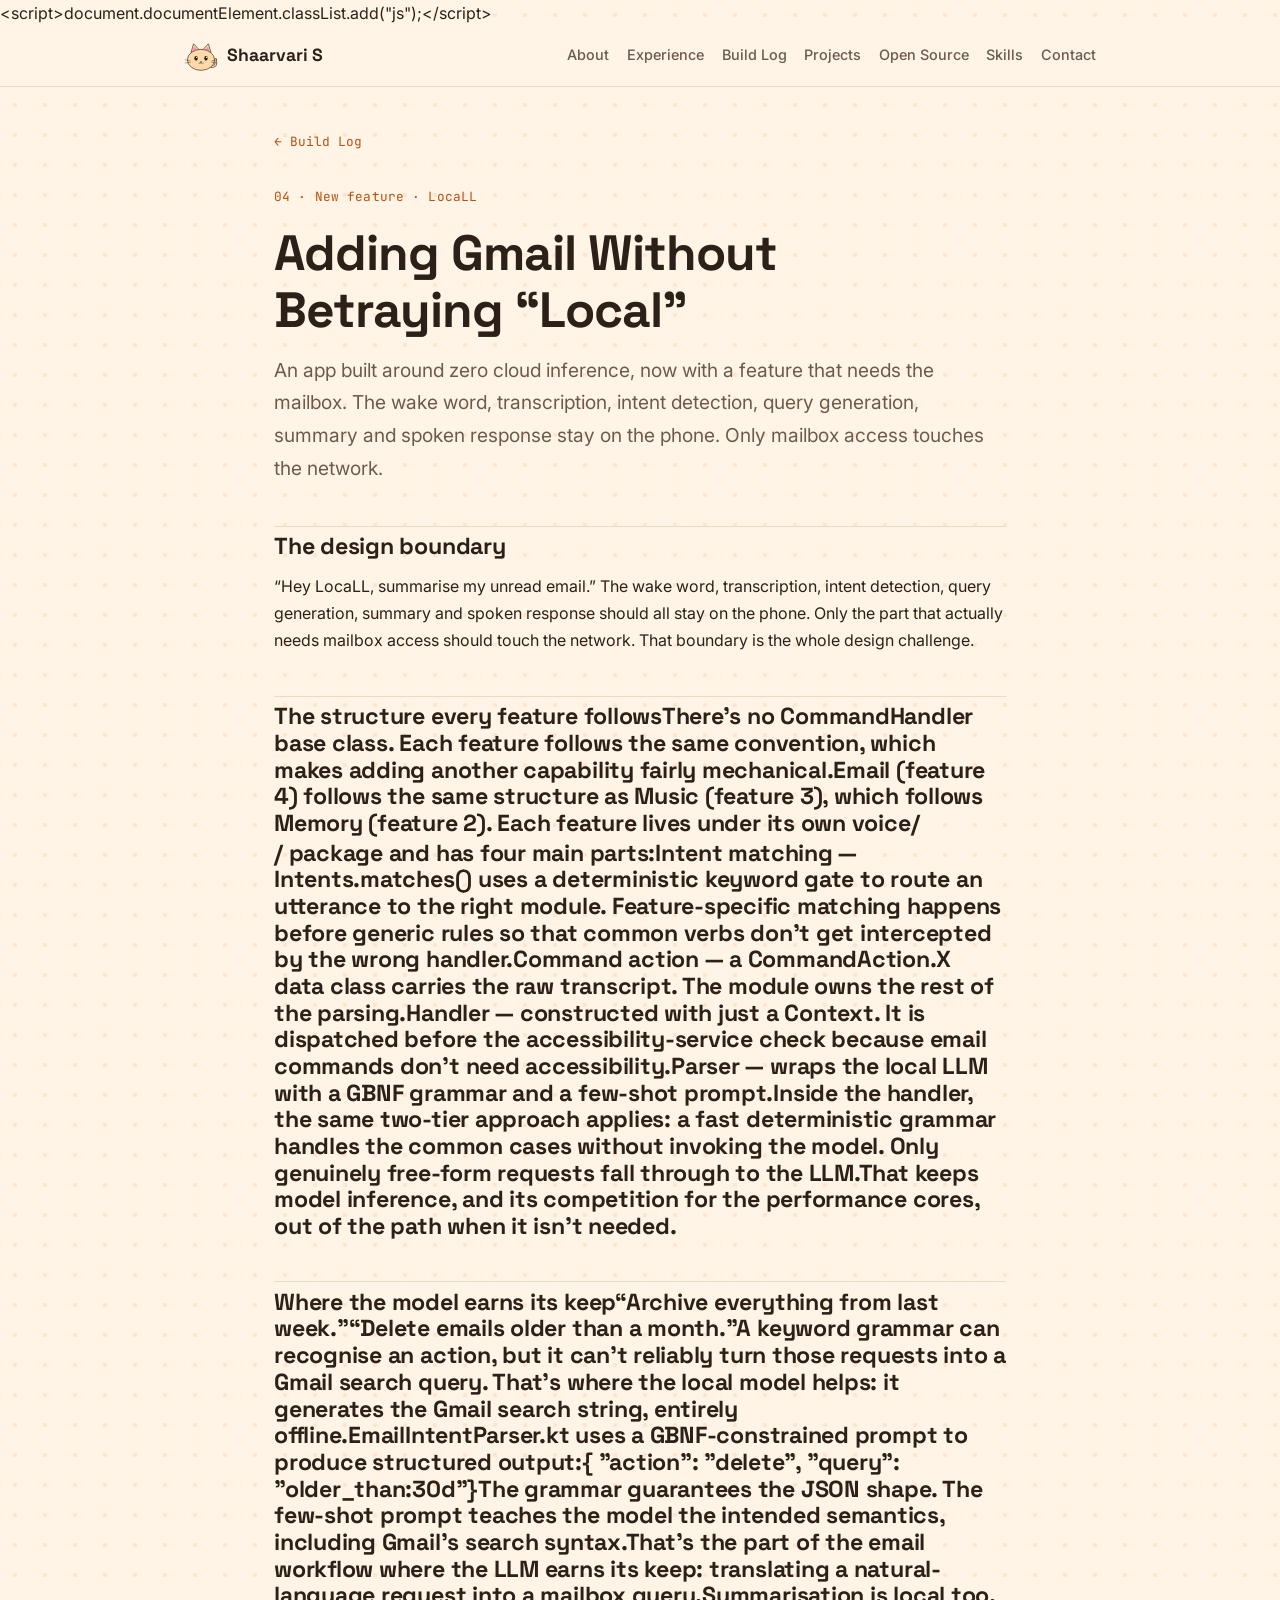
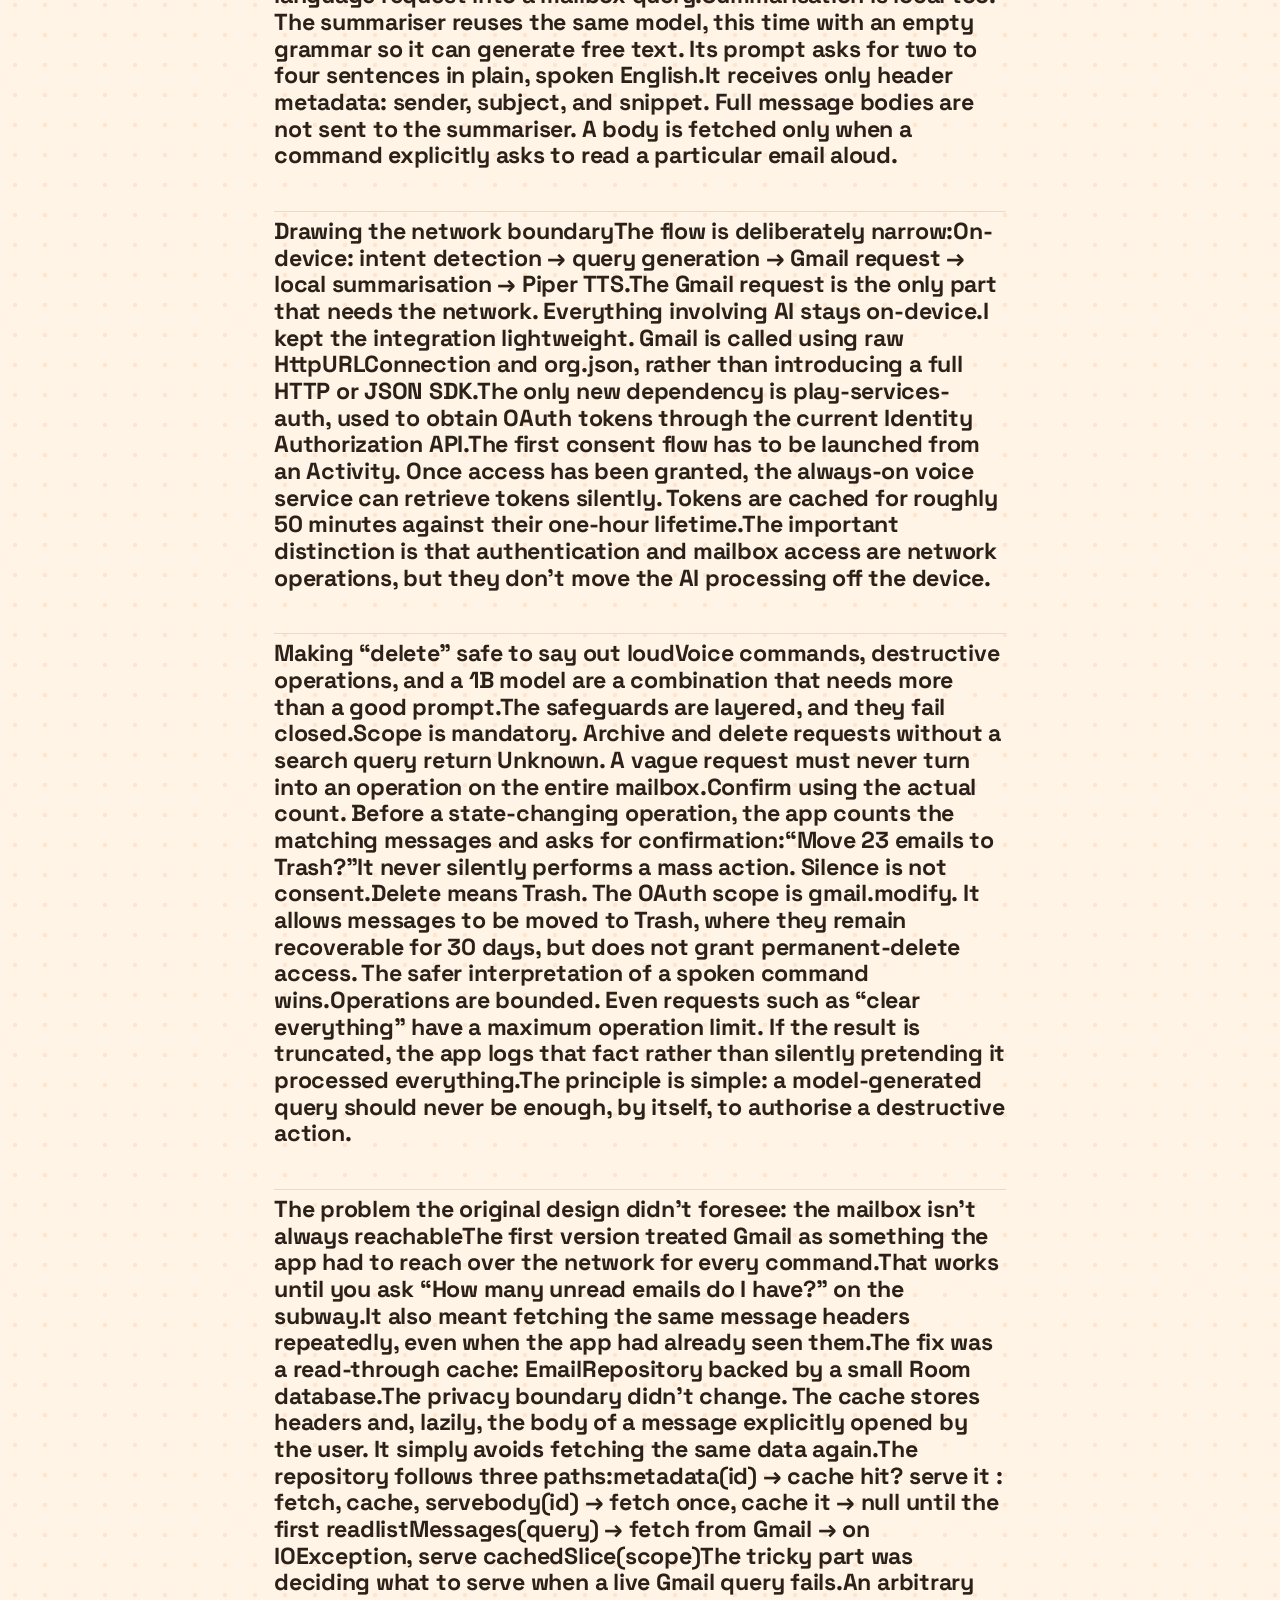
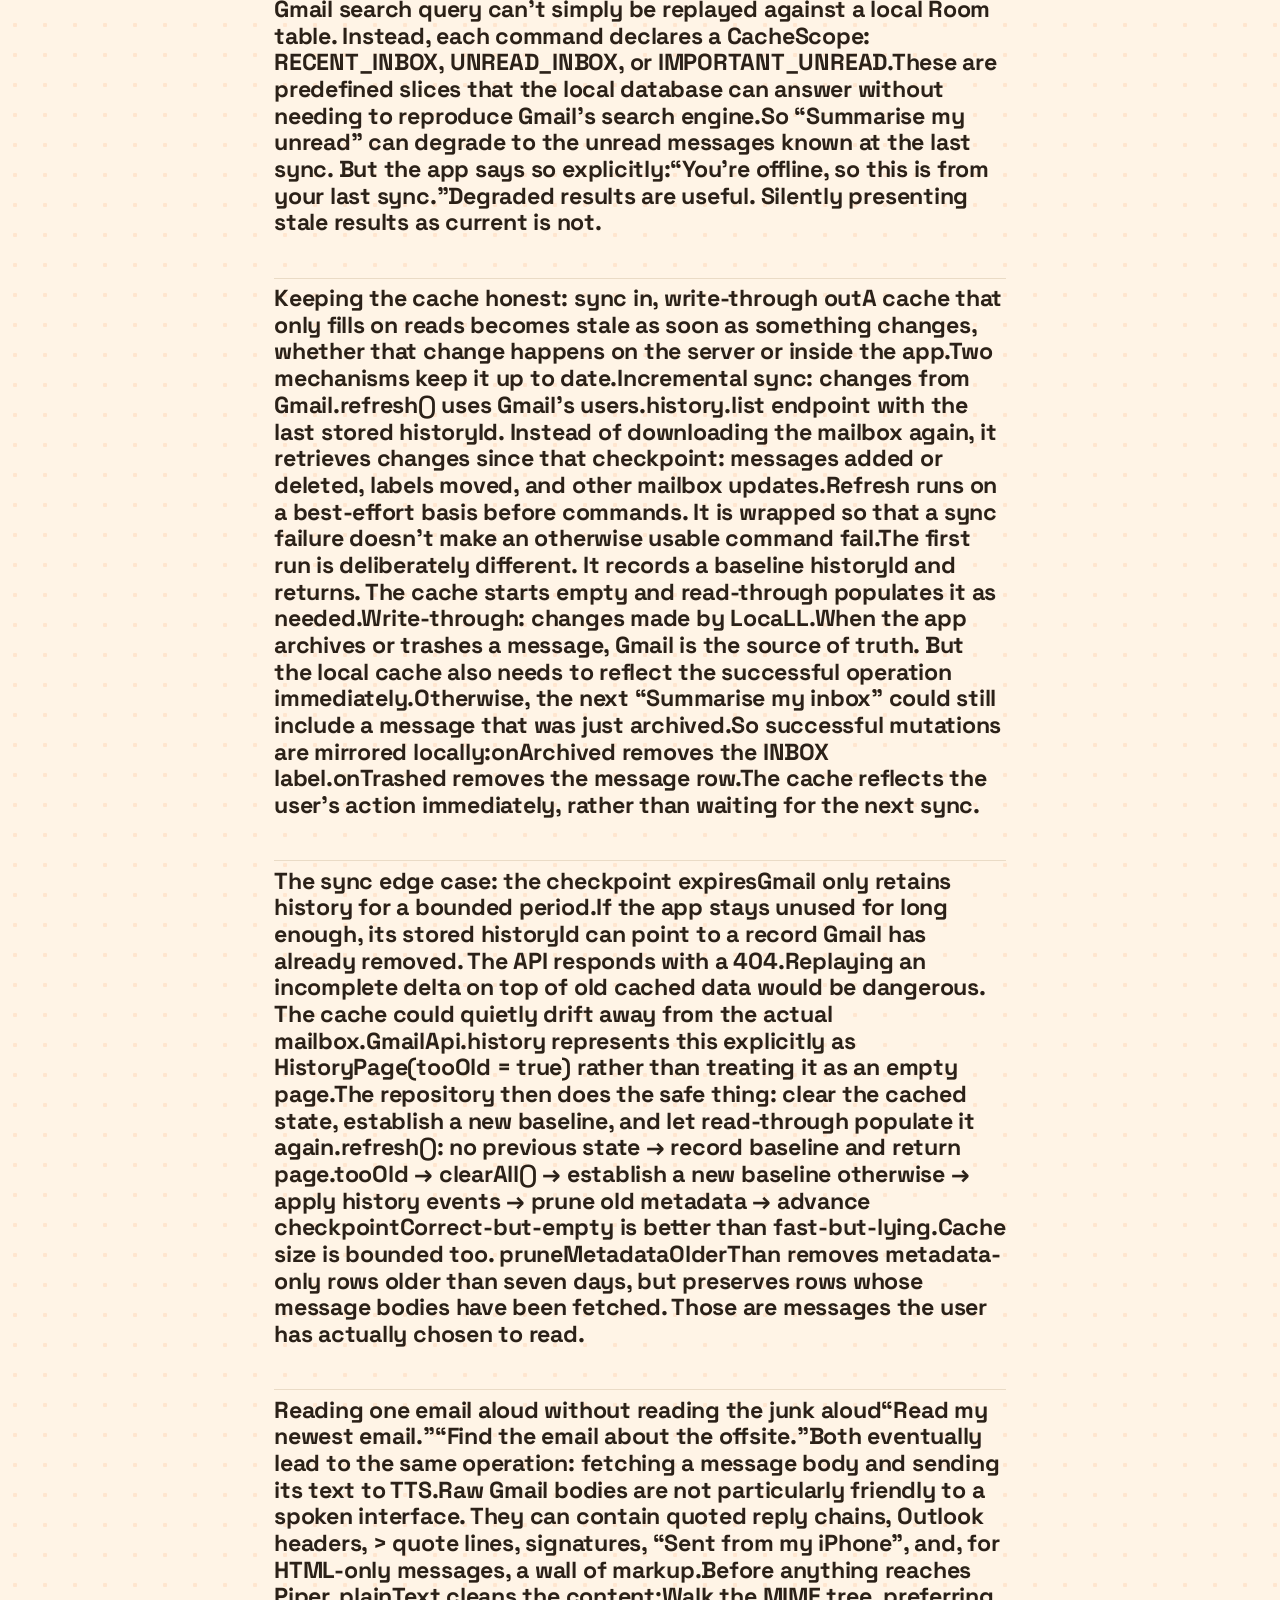
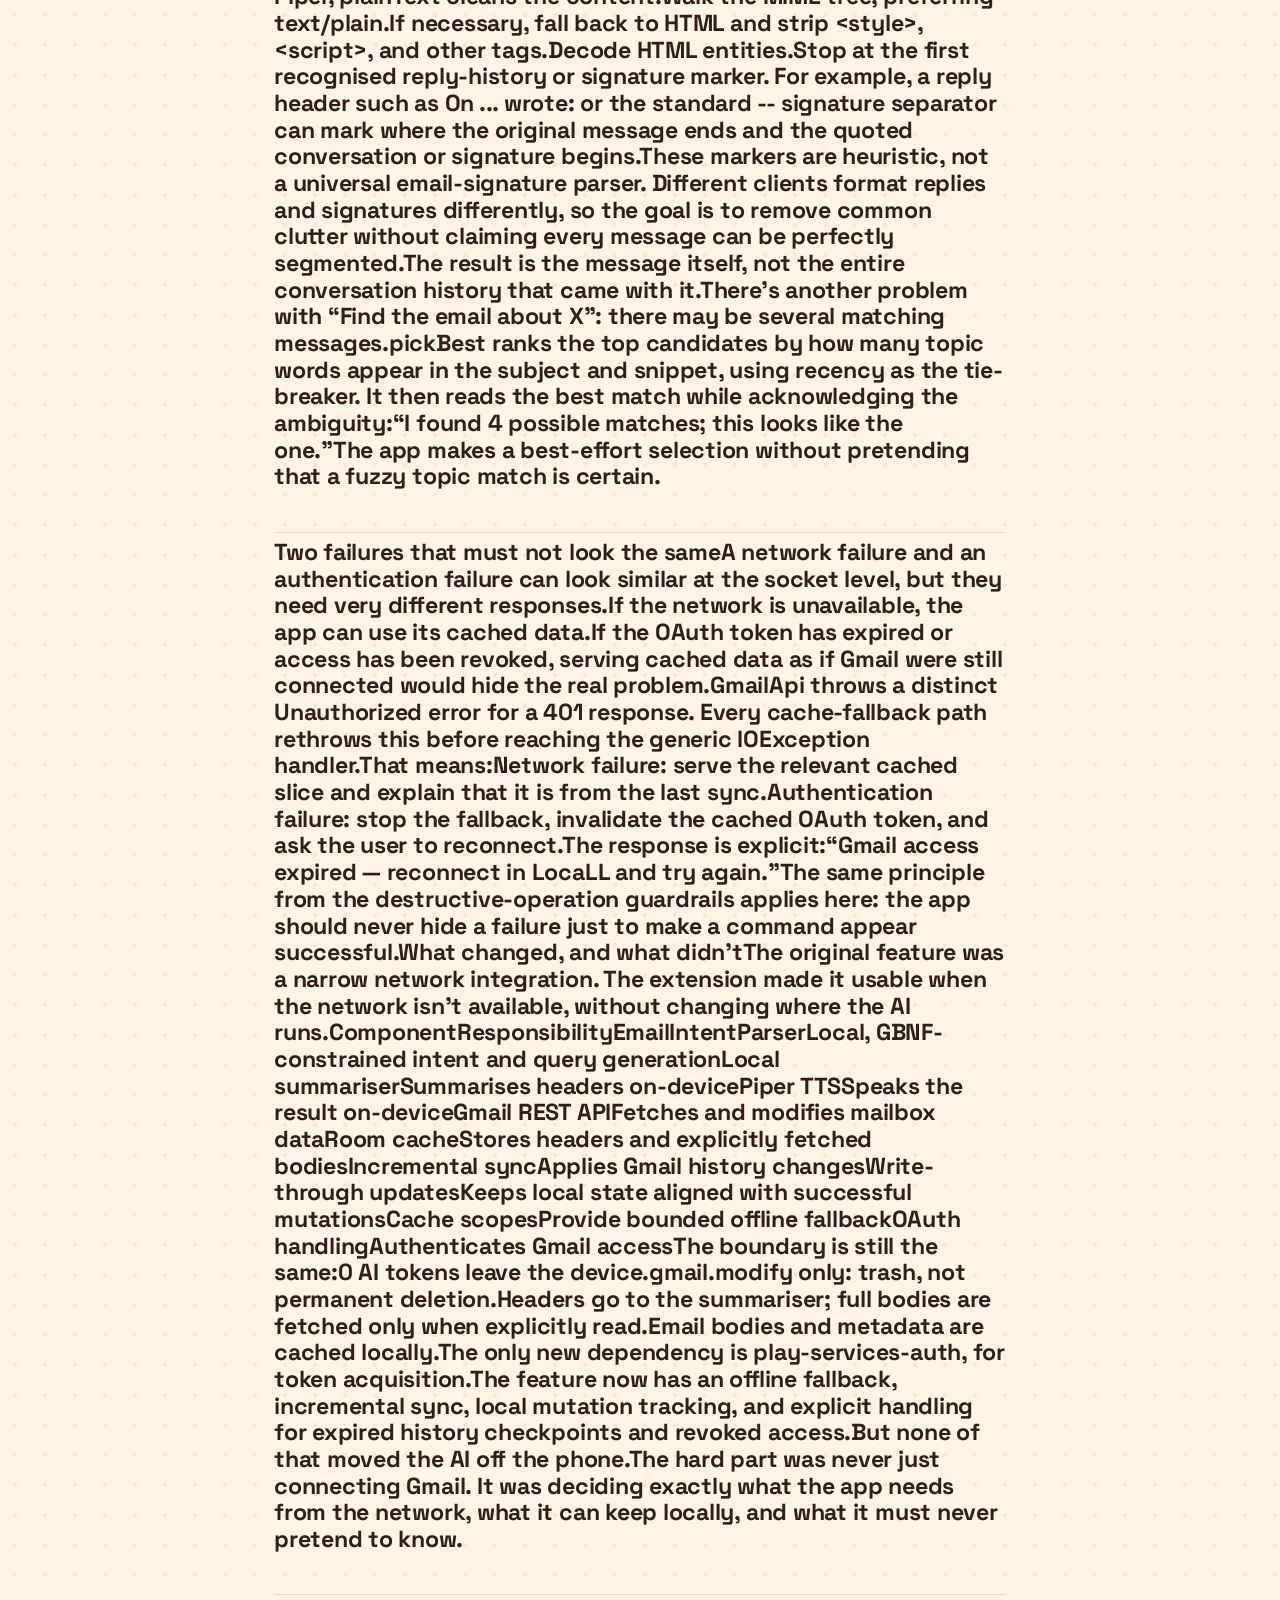
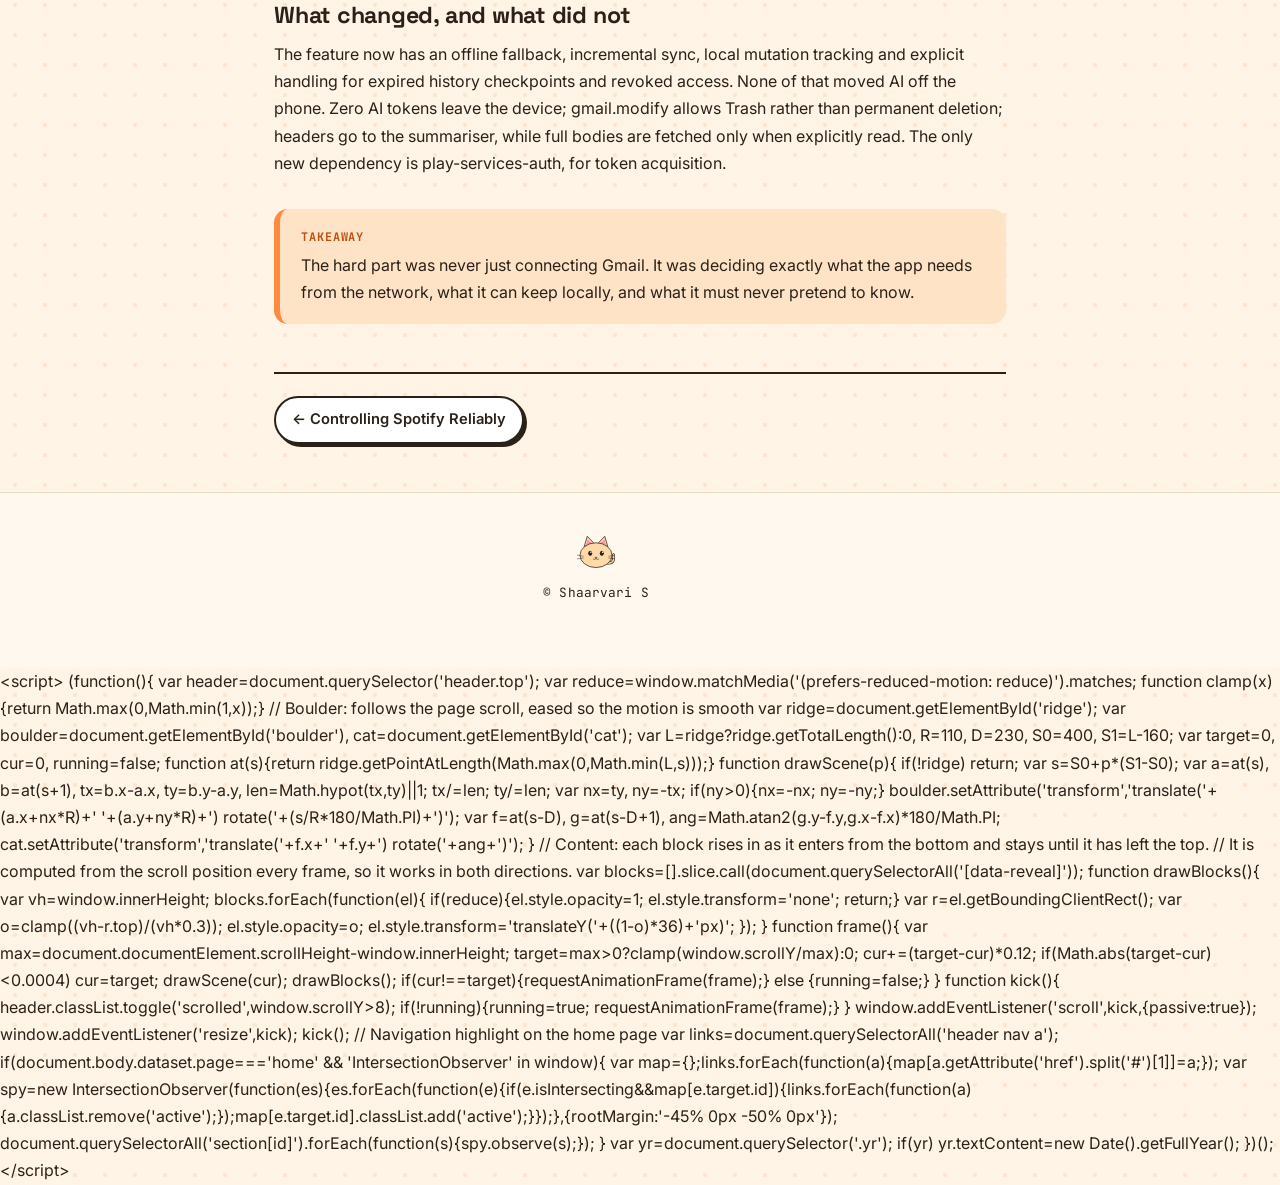
==== log-04-gmail.html @ c91e4e33 "Initial portfolio website" ====
<!DOCTYPE html>
<html lang="en">
<head>
<meta charset="utf-8">
<meta name="viewport" content="width=device-width, initial-scale=1">
<meta name="description" content="Only the mailbox crosses the network: local intent parsing, header-only summaries and reversible deletes.">
<meta name="theme-color" content="#FFF4E6">
<link rel="icon" href="data:image/svg+xml,%3Csvg xmlns=%27http://www.w3.org/2000/svg%27 viewBox=%270 0 100 100%27%3E%3Ctext y=%27.9em%27 font-size=%2790%27%3E%F0%9F%90%B1%3C/text%3E%3C/svg%3E">
<title>Adding Gmail without breaking the on-device guarantee · Shaarvari S</title>
&lt;script&gt;document.documentElement.classList.add("js");&lt;/script&gt;
<link rel="preconnect" href="https://fonts.googleapis.com"><link rel="preconnect" href="https://fonts.gstatic.com" crossorigin><link href="https://fonts.googleapis.com/css2?family=Space+Grotesk:wght@500;600;700&family=Inter:wght@400;500;600;700&family=JetBrains+Mono:wght@400;500&display=swap" rel="stylesheet">
<link rel="stylesheet" href="styles.css">
</head>
<body data-page="log">
<header class="top"><div class="bar"><a class="brand" href="index.html"><svg class="cat mascot-head" viewBox="0 0 220 200" aria-hidden="true" focusable="false"><g class="tail" fill="none" stroke-linecap="round"><path d="M175 165 Q215 170 205 120" stroke="#2B2118" stroke-width="16"/><path d="M175 165 Q215 170 205 120" style="stroke:var(--cat)" stroke-width="9"/></g><polygon points="45,75 62,18 100,58" style="fill:var(--cat)" stroke="#2B2118" stroke-width="4" stroke-linejoin="round"/><polygon points="175,75 158,18 120,58" style="fill:var(--cat)" stroke="#2B2118" stroke-width="4" stroke-linejoin="round"/><polygon points="55,67 64,36 88,58" style="fill:var(--pink)"/><polygon points="165,67 156,36 132,58" style="fill:var(--pink)"/><ellipse cx="110" cy="122" rx="88" ry="68" style="fill:var(--cat)" stroke="#2B2118" stroke-width="4"/><g class="eyes"><ellipse cx="78" cy="112" rx="11" ry="15" fill="#2B2118"/><ellipse cx="142" cy="112" rx="11" ry="15" fill="#2B2118"/><circle cx="82" cy="106" r="4" fill="#fff"/><circle cx="146" cy="106" r="4" fill="#fff"/></g><path d="M104 134 h12 l-6 7z" style="fill:var(--pink)" stroke="#2B2118" stroke-width="2.5" stroke-linejoin="round"/><path d="M110 141 q-7 9 -15 3 M110 141 q7 9 15 3" fill="none" stroke="#2B2118" stroke-width="3" stroke-linecap="round"/><g stroke="#2B2118" stroke-width="2.5" stroke-linecap="round"><line x1="40" y1="128" x2="8" y2="122"/><line x1="40" y1="138" x2="8" y2="142"/><line x1="180" y1="128" x2="212" y2="122"/><line x1="180" y1="138" x2="212" y2="142"/></g></svg><span>Shaarvari S</span></a><nav aria-label="Main"><a href="index.html#about">About</a><a href="index.html#experience">Experience</a><a href="index.html#log">Build Log</a><a href="index.html#projects">Projects</a><a href="index.html#open-source">Open Source</a><a href="index.html#skills">Skills</a><a href="index.html#contact">Contact</a></nav></div></header>
<main>
<article class="post"><a class="crumb" href="index.html#log">&larr; Build Log</a><header class="post-head" data-reveal><p class="meta mono">04 &middot; New feature &middot; LocaLL</p><h1>Adding Gmail Without Betraying “Local”</h1><p class="lede">An app built around zero cloud inference, now with a feature that needs the mailbox. The wake word, transcription, intent detection, query generation, summary and spoken response stay on the phone. Only mailbox access touches the network.</p></header><section class="block" data-reveal><h2>The design boundary</h2><p>“Hey LocaLL, summarise my unread email.” The wake word, transcription, intent detection, query generation, summary and spoken response should all stay on the phone. Only the part that actually needs mailbox access should touch the network. That boundary is the whole design challenge.</p></section><section class="block" data-reveal><h2>The structure every feature followsThere's no CommandHandler base class. Each feature follows the same convention, which makes adding another capability fairly mechanical.Email (feature 4) follows the same structure as Music (feature 3), which follows Memory (feature 2). Each feature lives under its own voice/<feature>/ package and has four main parts:Intent matching — Intents.matches() uses a deterministic keyword gate to route an utterance to the right module. Feature-specific matching happens before generic rules so that common verbs don't get intercepted by the wrong handler.Command action — a CommandAction.X data class carries the raw transcript. The module owns the rest of the parsing.Handler — constructed with just a Context. It is dispatched before the accessibility-service check because email commands don't need accessibility.Parser — wraps the local LLM with a GBNF grammar and a few-shot prompt.Inside the handler, the same two-tier approach applies: a fast deterministic grammar handles the common cases without invoking the model. Only genuinely free-form requests fall through to the LLM.That keeps model inference, and its competition for the performance cores, out of the path when it isn't needed.</h2><p></p></section><section class="block" data-reveal><h2>Where the model earns its keep“Archive everything from last week.”“Delete emails older than a month.”A keyword grammar can recognise an action, but it can't reliably turn those requests into a Gmail search query. That's where the local model helps: it generates the Gmail search string, entirely offline.EmailIntentParser.kt uses a GBNF-constrained prompt to produce structured output:{ "action": "delete", "query": "older_than:30d"}The grammar guarantees the JSON shape. The few-shot prompt teaches the model the intended semantics, including Gmail's search syntax.That's the part of the email workflow where the LLM earns its keep: translating a natural-language request into a mailbox query.Summarisation is local too. The summariser reuses the same model, this time with an empty grammar so it can generate free text. Its prompt asks for two to four sentences in plain, spoken English.It receives only header metadata: sender, subject, and snippet. Full message bodies are not sent to the summariser. A body is fetched only when a command explicitly asks to read a particular email aloud.</h2><p></p></section><section class="block" data-reveal><h2>Drawing the network boundaryThe flow is deliberately narrow:On-device: intent detection → query generation → Gmail request → local summarisation → Piper TTS.The Gmail request is the only part that needs the network. Everything involving AI stays on-device.I kept the integration lightweight. Gmail is called using raw HttpURLConnection and org.json, rather than introducing a full HTTP or JSON SDK.The only new dependency is play-services-auth, used to obtain OAuth tokens through the current Identity Authorization API.The first consent flow has to be launched from an Activity. Once access has been granted, the always-on voice service can retrieve tokens silently. Tokens are cached for roughly 50 minutes against their one-hour lifetime.The important distinction is that authentication and mailbox access are network operations, but they don't move the AI processing off the device.</h2><p></p></section><section class="block" data-reveal><h2>Making “delete” safe to say out loudVoice commands, destructive operations, and a 1B model are a combination that needs more than a good prompt.The safeguards are layered, and they fail closed.Scope is mandatory. Archive and delete requests without a search query return Unknown. A vague request must never turn into an operation on the entire mailbox.Confirm using the actual count. Before a state-changing operation, the app counts the matching messages and asks for confirmation:“Move 23 emails to Trash?”It never silently performs a mass action. Silence is not consent.Delete means Trash. The OAuth scope is gmail.modify. It allows messages to be moved to Trash, where they remain recoverable for 30 days, but does not grant permanent-delete access. The safer interpretation of a spoken command wins.Operations are bounded. Even requests such as “clear everything” have a maximum operation limit. If the result is truncated, the app logs that fact rather than silently pretending it processed everything.The principle is simple: a model-generated query should never be enough, by itself, to authorise a destructive action.</h2><p></p></section><section class="block" data-reveal><h2>The problem the original design didn't foresee: the mailbox isn't always reachableThe first version treated Gmail as something the app had to reach over the network for every command.That works until you ask “How many unread emails do I have?” on the subway.It also meant fetching the same message headers repeatedly, even when the app had already seen them.The fix was a read-through cache: EmailRepository backed by a small Room database.The privacy boundary didn't change. The cache stores headers and, lazily, the body of a message explicitly opened by the user. It simply avoids fetching the same data again.The repository follows three paths:metadata(id) → cache hit? serve it : fetch, cache, servebody(id) → fetch once, cache it → null until the first readlistMessages(query) → fetch from Gmail → on IOException, serve cachedSlice(scope)The tricky part was deciding what to serve when a live Gmail query fails.An arbitrary Gmail search query can't simply be replayed against a local Room table. Instead, each command declares a CacheScope: RECENT_INBOX, UNREAD_INBOX, or IMPORTANT_UNREAD.These are predefined slices that the local database can answer without needing to reproduce Gmail's search engine.So “Summarise my unread” can degrade to the unread messages known at the last sync. But the app says so explicitly:“You're offline, so this is from your last sync.”Degraded results are useful. Silently presenting stale results as current is not.</h2><p></p></section><section class="block" data-reveal><h2>Keeping the cache honest: sync in, write-through outA cache that only fills on reads becomes stale as soon as something changes, whether that change happens on the server or inside the app.Two mechanisms keep it up to date.Incremental sync: changes from Gmail.refresh() uses Gmail's users.history.list endpoint with the last stored historyId. Instead of downloading the mailbox again, it retrieves changes since that checkpoint: messages added or deleted, labels moved, and other mailbox updates.Refresh runs on a best-effort basis before commands. It is wrapped so that a sync failure doesn't make an otherwise usable command fail.The first run is deliberately different. It records a baseline historyId and returns. The cache starts empty and read-through populates it as needed.Write-through: changes made by LocaLL.When the app archives or trashes a message, Gmail is the source of truth. But the local cache also needs to reflect the successful operation immediately.Otherwise, the next “Summarise my inbox” could still include a message that was just archived.So successful mutations are mirrored locally:onArchived removes the INBOX label.onTrashed removes the message row.The cache reflects the user's action immediately, rather than waiting for the next sync.</h2><p></p></section><section class="block" data-reveal><h2>The sync edge case: the checkpoint expiresGmail only retains history for a bounded period.If the app stays unused for long enough, its stored historyId can point to a record Gmail has already removed. The API responds with a 404.Replaying an incomplete delta on top of old cached data would be dangerous. The cache could quietly drift away from the actual mailbox.GmailApi.history represents this explicitly as HistoryPage(tooOld = true) rather than treating it as an empty page.The repository then does the safe thing: clear the cached state, establish a new baseline, and let read-through populate it again.refresh(): no previous state → record baseline and return page.tooOld → clearAll() → establish a new baseline otherwise → apply history events → prune old metadata → advance checkpointCorrect-but-empty is better than fast-but-lying.Cache size is bounded too. pruneMetadataOlderThan removes metadata-only rows older than seven days, but preserves rows whose message bodies have been fetched. Those are messages the user has actually chosen to read.</h2><p></p></section><section class="block" data-reveal><h2>Reading one email aloud without reading the junk aloud“Read my newest email.”“Find the email about the offsite.”Both eventually lead to the same operation: fetching a message body and sending its text to TTS.Raw Gmail bodies are not particularly friendly to a spoken interface. They can contain quoted reply chains, Outlook headers, > quote lines, signatures, “Sent from my iPhone”, and, for HTML-only messages, a wall of markup.Before anything reaches Piper, plainText cleans the content:Walk the MIME tree, preferring text/plain.If necessary, fall back to HTML and strip &lt;style&gt;, &lt;script&gt;, and other tags.Decode HTML entities.Stop at the first recognised reply-history or signature marker. For example, a reply header such as On ... wrote: or the standard -- signature separator can mark where the original message ends and the quoted conversation or signature begins.These markers are heuristic, not a universal email-signature parser. Different clients format replies and signatures differently, so the goal is to remove common clutter without claiming every message can be perfectly segmented.The result is the message itself, not the entire conversation history that came with it.There's another problem with “Find the email about X”: there may be several matching messages.pickBest ranks the top candidates by how many topic words appear in the subject and snippet, using recency as the tie-breaker. It then reads the best match while acknowledging the ambiguity:“I found 4 possible matches; this looks like the one.”The app makes a best-effort selection without pretending that a fuzzy topic match is certain.</h2><p></p></section><section class="block" data-reveal><h2>Two failures that must not look the sameA network failure and an authentication failure can look similar at the socket level, but they need very different responses.If the network is unavailable, the app can use its cached data.If the OAuth token has expired or access has been revoked, serving cached data as if Gmail were still connected would hide the real problem.GmailApi throws a distinct Unauthorized error for a 401 response. Every cache-fallback path rethrows this before reaching the generic IOException handler.That means:Network failure: serve the relevant cached slice and explain that it is from the last sync.Authentication failure: stop the fallback, invalidate the cached OAuth token, and ask the user to reconnect.The response is explicit:“Gmail access expired — reconnect in LocaLL and try again.”The same principle from the destructive-operation guardrails applies here: the app should never hide a failure just to make a command appear successful.What changed, and what didn'tThe original feature was a narrow network integration. The extension made it usable when the network isn't available, without changing where the AI runs.ComponentResponsibilityEmailIntentParserLocal, GBNF-constrained intent and query generationLocal summariserSummarises headers on-devicePiper TTSSpeaks the result on-deviceGmail REST APIFetches and modifies mailbox dataRoom cacheStores headers and explicitly fetched bodiesIncremental syncApplies Gmail history changesWrite-through updatesKeeps local state aligned with successful mutationsCache scopesProvide bounded offline fallbackOAuth handlingAuthenticates Gmail accessThe boundary is still the same:0 AI tokens leave the device.gmail.modify only: trash, not permanent deletion.Headers go to the summariser; full bodies are fetched only when explicitly read.Email bodies and metadata are cached locally.The only new dependency is play-services-auth, for token acquisition.The feature now has an offline fallback, incremental sync, local mutation tracking, and explicit handling for expired history checkpoints and revoked access.But none of that moved the AI off the phone.The hard part was never just connecting Gmail. It was deciding exactly what the app needs from the network, what it can keep locally, and what it must never pretend to know.</h2><p></p></section><section class="block" data-reveal><h2>What changed, and what did not</h2><p>The feature now has an offline fallback, incremental sync, local mutation tracking and explicit handling for expired history checkpoints and revoked access. None of that moved AI off the phone. Zero AI tokens leave the device; gmail.modify allows Trash rather than permanent deletion; headers go to the summariser, while full bodies are fetched only when explicitly read. The only new dependency is play-services-auth, for token acquisition.</p><div class="takeaway"><strong>Takeaway</strong><p>The hard part was never just connecting Gmail. It was deciding exactly what the app needs from the network, what it can keep locally, and what it must never pretend to know.</p></div></section><nav class="pager" aria-label="Build log pagination"><a href="log-03-spotify.html">&larr; Controlling Spotify Reliably</a><span></span></nav></article>
</main>
<footer><div class="wrap foot"><svg class="cat mascot-foot" viewBox="0 0 220 200" aria-hidden="true" focusable="false"><g class="tail" fill="none" stroke-linecap="round"><path d="M175 165 Q215 170 205 120" stroke="#2B2118" stroke-width="16"/><path d="M175 165 Q215 170 205 120" style="stroke:var(--cat)" stroke-width="9"/></g><polygon points="45,75 62,18 100,58" style="fill:var(--cat)" stroke="#2B2118" stroke-width="4" stroke-linejoin="round"/><polygon points="175,75 158,18 120,58" style="fill:var(--cat)" stroke="#2B2118" stroke-width="4" stroke-linejoin="round"/><polygon points="55,67 64,36 88,58" style="fill:var(--pink)"/><polygon points="165,67 156,36 132,58" style="fill:var(--pink)"/><ellipse cx="110" cy="122" rx="88" ry="68" style="fill:var(--cat)" stroke="#2B2118" stroke-width="4"/><g class="eyes"><ellipse cx="78" cy="112" rx="11" ry="15" fill="#2B2118"/><ellipse cx="142" cy="112" rx="11" ry="15" fill="#2B2118"/><circle cx="82" cy="106" r="4" fill="#fff"/><circle cx="146" cy="106" r="4" fill="#fff"/></g><path d="M104 134 h12 l-6 7z" style="fill:var(--pink)" stroke="#2B2118" stroke-width="2.5" stroke-linejoin="round"/><path d="M110 141 q-7 9 -15 3 M110 141 q7 9 15 3" fill="none" stroke="#2B2118" stroke-width="3" stroke-linecap="round"/><g stroke="#2B2118" stroke-width="2.5" stroke-linecap="round"><line x1="40" y1="128" x2="8" y2="122"/><line x1="40" y1="138" x2="8" y2="142"/><line x1="180" y1="128" x2="212" y2="122"/><line x1="180" y1="138" x2="212" y2="142"/></g></svg><p class="mono">&copy; <span class="yr"></span> Shaarvari S</p></div></footer>
&lt;script&gt;
(function(){
  var header=document.querySelector('header.top');
  var reduce=window.matchMedia('(prefers-reduced-motion: reduce)').matches;
  function clamp(x){return Math.max(0,Math.min(1,x));}

  // Boulder: follows the page scroll, eased so the motion is smooth
  var ridge=document.getElementById('ridge');
  var boulder=document.getElementById('boulder'), cat=document.getElementById('cat');
  var L=ridge?ridge.getTotalLength():0, R=110, D=230, S0=400, S1=L-160;
  var target=0, cur=0, running=false;
  function at(s){return ridge.getPointAtLength(Math.max(0,Math.min(L,s)));}
  function drawScene(p){
    if(!ridge) return;
    var s=S0+p*(S1-S0);
    var a=at(s), b=at(s+1), tx=b.x-a.x, ty=b.y-a.y, len=Math.hypot(tx,ty)||1;
    tx/=len; ty/=len;
    var nx=ty, ny=-tx; if(ny>0){nx=-nx; ny=-ny;}
    boulder.setAttribute('transform','translate('+(a.x+nx*R)+' '+(a.y+ny*R)+') rotate('+(s/R*180/Math.PI)+')');
    var f=at(s-D), g=at(s-D+1), ang=Math.atan2(g.y-f.y,g.x-f.x)*180/Math.PI;
    cat.setAttribute('transform','translate('+f.x+' '+f.y+') rotate('+ang+')');
  }

  // Content: each block rises in as it enters from the bottom and stays until it has left the top.
  // It is computed from the scroll position every frame, so it works in both directions.
  var blocks=[].slice.call(document.querySelectorAll('[data-reveal]'));
  function drawBlocks(){
    var vh=window.innerHeight;
    blocks.forEach(function(el){
      if(reduce){el.style.opacity=1; el.style.transform='none'; return;}
      var r=el.getBoundingClientRect();
      var o=clamp((vh-r.top)/(vh*0.3));
      el.style.opacity=o;
      el.style.transform='translateY('+((1-o)*36)+'px)';
    });
  }

  function frame(){
    var max=document.documentElement.scrollHeight-window.innerHeight;
    target=max>0?clamp(window.scrollY/max):0;
    cur+=(target-cur)*0.12;
    if(Math.abs(target-cur)<0.0004) cur=target;
    drawScene(cur);
    drawBlocks();
    if(cur!==target){requestAnimationFrame(frame);} else {running=false;}
  }
  function kick(){
    header.classList.toggle('scrolled',window.scrollY>8);
    if(!running){running=true; requestAnimationFrame(frame);}
  }
  window.addEventListener('scroll',kick,{passive:true});
  window.addEventListener('resize',kick);
  kick();

  // Navigation highlight on the home page
  var links=document.querySelectorAll('header nav a');
  if(document.body.dataset.page==='home' && 'IntersectionObserver' in window){
    var map={};links.forEach(function(a){map[a.getAttribute('href').split('#')[1]]=a;});
    var spy=new IntersectionObserver(function(es){es.forEach(function(e){if(e.isIntersecting&&map[e.target.id]){links.forEach(function(a){a.classList.remove('active');});map[e.target.id].classList.add('active');}});},{rootMargin:'-45% 0px -50% 0px'});
    document.querySelectorAll('section[id]').forEach(function(s){spy.observe(s);});
  }
  var yr=document.querySelector('.yr'); if(yr) yr.textContent=new Date().getFullYear();
})();
&lt;/script&gt;
</body>
</html>
---- styles.css ----
:root{
  --bg:#FFF4E6; --paper:#FFFFFF; --ink:#2B2118; --muted:#6B5B4E;
  --accent:#FF8A3D; --accent-text:#B8500F; --accent-soft:#FFE3C7;
  --cat:#FFD9A8; --pink:#FF8FAE; --line:#EADBC6;
  --display:"Space Grotesk",system-ui,sans-serif;
  --body:"Inter",system-ui,sans-serif;
  --mono:"JetBrains Mono",ui-monospace,Menlo,Consolas,monospace;
}
*{box-sizing:border-box;margin:0}
html{scroll-behavior:smooth;scroll-padding-top:5rem}
body{
  background:var(--bg);
  background-image:radial-gradient(circle,rgba(255,138,61,.14) 2px,transparent 2.5px);
  background-size:30px 30px;
  color:var(--ink);font:400 1rem/1.7 var(--body);
  min-height:100vh;
}
h1,h2,h3,h4{font-family:var(--display);line-height:1.15;letter-spacing:-.01em}
p{margin-bottom:1rem}
a{color:inherit}
a:focus-visible{outline:2px solid var(--accent);outline-offset:3px;border-radius:4px}
.mono{font-family:var(--mono);font-size:.8rem;letter-spacing:.01em}
.wrap{max-width:960px;margin:0 auto;padding:0 1.5rem}
@media (min-width:901px){.wrap{padding-right:7rem}}

/* Cat mascot: shared animation */
.cat{display:block;overflow:visible;height:auto}
.cat .eyes{transform-box:fill-box;transform-origin:center;animation:blink 5s infinite}
.cat .tail{transform-box:fill-box;transform-origin:left bottom;animation:wag 2.6s ease-in-out infinite}
@keyframes blink{0%,94%,100%{transform:scaleY(1)}96%{transform:scaleY(.1)}}
@keyframes wag{0%,100%{transform:rotate(-6deg)}50%{transform:rotate(8deg)}}
.mascot-head{width:34px}
.mascot-hero{width:150px}
.mascot-foot{width:40px;margin:0 auto .8rem}
.mini{width:30px}
.peek{display:inline-flex;align-items:center;margin-left:.3rem}

/* Header */
header.top{position:sticky;top:0;z-index:40;background:color-mix(in srgb,var(--bg) 88%,transparent);-webkit-backdrop-filter:blur(12px);backdrop-filter:blur(12px);border-bottom:1px solid var(--line);transition:box-shadow .3s}
header.top.scrolled{box-shadow:0 8px 24px -18px rgba(43,33,24,.45)}
header .bar{max-width:960px;margin:0 auto;padding:.8rem 1.5rem;display:flex;align-items:center;justify-content:space-between;gap:1rem;flex-wrap:wrap}
.brand{display:flex;align-items:center;gap:.55rem;text-decoration:none;font-family:var(--display);font-weight:700;font-size:1.1rem}
header nav{display:flex;gap:1.1rem;flex-wrap:wrap;font-size:.9rem;font-weight:500}
header nav a{text-decoration:none;color:var(--muted);padding:.2rem 0;border-bottom:2px solid transparent;transition:color .2s,border-color .2s}
header nav a:hover,header nav a.active{color:var(--accent-text);border-bottom-color:var(--accent)}

/* Hero */
.hero{max-width:960px;margin:0 auto;display:flex;align-items:center;justify-content:space-between;gap:2rem;padding:4.5rem 1.5rem 3.5rem}
.hero h1{font-weight:700;font-size:clamp(2.6rem,6.5vw,4.4rem);letter-spacing:-.025em;line-height:1.02}
.hero h1 span{color:var(--accent-text)}
.btns{display:flex;gap:.8rem;margin-top:2rem;flex-wrap:wrap}
.btn{padding:.7rem 1.3rem;border-radius:999px;text-decoration:none;font-weight:600;border:2px solid var(--ink);box-shadow:3px 3px 0 var(--ink);transition:transform .15s,box-shadow .15s}
.btn.primary{background:var(--accent)}
.btn:not(.primary){background:var(--paper)}
.btn:hover{transform:translate(-1px,-1px);box-shadow:4px 4px 0 var(--ink)}
@media (max-width:720px){.hero{flex-direction:column-reverse;align-items:flex-start}.mascot-hero{width:110px}}

/* Sections */
section{padding:4rem 0;border-top:1px solid var(--line);scroll-margin-top:5rem}
section h2{font-weight:700;font-size:clamp(1.8rem,3.4vw,2.3rem);margin-bottom:2rem;display:flex;align-items:center;flex-wrap:wrap;gap:.2rem}
.about p{max-width:42rem;font-size:1.1rem}

/* Experience */
.job{display:grid;grid-template-columns:minmax(120px,190px) 1fr;gap:1rem 2rem;padding:1.6rem 1.5rem;margin-bottom:1.2rem;background:var(--paper);border:2px solid var(--ink);border-radius:20px;box-shadow:5px 5px 0 var(--ink)}
.job .when{color:var(--muted);font-size:.8rem;padding-top:.4rem}
.job h3{font-size:1.45rem;font-weight:700;margin-bottom:.15rem}
.job .role{color:var(--accent-text);font-weight:600;margin-bottom:.6rem}
.job ul{padding-left:1.1rem}
.job li{margin-bottom:.4rem}
@media (max-width:620px){.job{grid-template-columns:1fr}}

/* Projects, open source */
.project{display:grid;gap:.5rem;padding:1.6rem 1.7rem;margin-bottom:1.25rem;background:var(--paper);border:2px solid var(--ink);border-radius:20px;box-shadow:5px 5px 0 var(--ink)}
.project h3{font-size:1.55rem;font-weight:700}
.project p{max-width:42rem;margin:0}
.tags{font-family:var(--mono);font-size:.78rem;color:var(--accent-text)}
.links{display:flex;gap:1.2rem;flex-wrap:wrap;font-weight:600}
.links a{color:var(--accent-text)}

/* Skills */
.skills{display:grid;gap:1.2rem;grid-template-columns:repeat(auto-fit,minmax(220px,1fr))}
.skills > div{background:var(--paper);border:2px solid var(--ink);border-radius:20px;padding:1.3rem 1.4rem;box-shadow:5px 5px 0 var(--ink)}
.skills h3{font-size:1.1rem;font-weight:700;margin-bottom:.6rem;color:var(--accent-text)}
.skills ul{list-style:none;padding:0}
.skills li{padding:.25rem 0}
.skills li::before{content:"";display:inline-block;width:7px;height:7px;border-radius:50%;background:var(--accent);margin-right:.6rem;vertical-align:middle}

/* Build log list (home) */
.log .intro{color:var(--muted);max-width:42rem;margin:-1rem 0 1.6rem}
.log-list{border-top:2px solid var(--ink)}
.log-item{display:grid;grid-template-columns:170px 1fr 28px;gap:1rem;align-items:center;padding:1.4rem .4rem;border-bottom:1px solid var(--line);text-decoration:none;transition:background .2s,padding .2s}
.log-item:hover,.log-item:focus-visible{background:var(--accent-soft);padding-left:1rem}
.log-item .num{color:var(--accent-text)}
.log-item h3{font-size:1.35rem;font-weight:600}
.log-item p{color:var(--muted);font-size:.95rem;margin:.2rem 0 0}
.log-item .arrow{font-size:1.3rem;transition:transform .2s}
.log-item:hover .arrow{transform:translateX(4px)}
@media (max-width:640px){.log-item{grid-template-columns:1fr 24px}.log-item .num{grid-column:1/-1}}

/* Contact */
.contact p{max-width:42rem}
.contact a.big{font-family:var(--display);font-size:clamp(1.4rem,3.6vw,2rem);font-weight:700;color:var(--accent-text);text-decoration:none;border-bottom:2px solid var(--accent)}
.contact .links{margin-top:1.2rem}

footer{padding:2.5rem 0 3rem;text-align:center;border-top:1px solid var(--line);margin-top:2rem}

/* ---------- Sisyphus: cat pushing the boulder ---------- */
.sisy{position:fixed;right:8px;top:14vh;height:72vh;width:104px;pointer-events:none;z-index:35}
.sisy .hill{position:absolute;inset:0;width:100%;height:100%;overflow:visible}
.sisy .hill path{fill:none;stroke:var(--ink);stroke-width:2;stroke-dasharray:3 7;opacity:.35}
.push{position:absolute;left:0;top:0;display:flex;align-items:flex-end;will-change:transform}
.push-cat{width:56px;margin-right:-6px}
.boulder{
  width:42px;height:42px;border-radius:46% 54% 50% 50%/52% 46% 54% 48%;
  background:
    radial-gradient(circle at 32% 30%,#C9CDD4 0 10%,transparent 11%),
    radial-gradient(circle at 70% 65%,#3B4049 0 14%,transparent 15%),
    radial-gradient(circle at 36% 70%,#4A4F58 0 9%,transparent 10%),
    radial-gradient(circle at 40% 40%,#9AA0A9,#5A5F68 70%,#3C4048);
  box-shadow:inset -6px -8px 12px rgba(0,0,0,.35),0 8px 14px -8px rgba(43,33,24,.7);
  transform-origin:center;
}
.summit{position:absolute;top:-24px;right:0;font-size:.7rem;color:var(--accent-text);opacity:0;transition:opacity .4s;white-space:nowrap}
.sisy.at-top .summit{opacity:1}
/* Horizontal track on small screens */
.sisy.horiz{top:auto;bottom:12px;left:14px;right:14px;width:auto;height:76px}
.sisy.horiz .hill{display:none}
.sisy.horiz::before{content:"";position:absolute;left:0;right:0;bottom:4px;height:2px;background:var(--ink);opacity:.25}
.sisy.horiz .push{top:auto;bottom:0;left:0}
.sisy.horiz .summit{top:-22px;right:auto;left:auto;right:0}
@media (max-width:900px){body{padding-bottom:90px}}
@media (min-width:901px){.sisy{display:block}}

/* Reveal: content appears as the boulder climbs */
.js [data-reveal]{opacity:0;will-change:opacity,transform}


/* ---------- Build log pages ---------- */
.post{max-width:780px;margin:0 auto;padding:2.5rem 1.5rem 1rem}
.crumb{font-family:var(--mono);font-size:.8rem;color:var(--accent-text);text-decoration:none}
.crumb:hover{text-decoration:underline}
.post-head{margin-top:2rem}
.post-head .meta{color:var(--accent-text)}
.post h1{font-size:clamp(2.1rem,5vw,3.1rem);font-weight:700;letter-spacing:-.02em;margin:.6rem 0 1rem}
.lede{font-size:1.2rem;color:var(--muted);margin-bottom:1.6rem}
.post .block{padding:0;border-top:none}
.post h2{font-size:1.45rem;margin:2.6rem 0 .8rem;padding-top:.4rem;border-top:1px solid var(--line)}
.post ul,.post ol{padding-left:1.3rem;margin-bottom:1rem}
.post li{margin-bottom:.4rem}
.post pre{background:var(--ink);color:var(--bg);padding:1.1rem 1.25rem;border-radius:14px;overflow-x:auto;font-family:var(--mono);font-size:.83rem;line-height:1.6;margin:1.2rem 0;border:2px solid var(--ink);box-shadow:4px 4px 0 var(--accent)}
.post code{font-family:var(--mono);font-size:.86em;background:var(--accent-soft);padding:.05rem .3rem;border-radius:5px}
.post pre code{background:none;padding:0;color:inherit;font-size:inherit}
.flow{display:flex;flex-wrap:wrap;align-items:center;gap:.5rem;margin:1.2rem 0 1.6rem}
.flow div{background:var(--paper);border:2px solid var(--ink);border-radius:12px;padding:.55rem .8rem;font-family:var(--mono);font-size:.76rem;text-align:center;line-height:1.4}
.flow span{font-weight:700;color:var(--accent-text)}
.table-wrap{overflow-x:auto;margin:1rem 0}
table{width:100%;border-collapse:collapse;font-size:.95rem}
th,td{text-align:left;padding:.6rem .8rem;border-bottom:1px solid var(--line)}
th{font-family:var(--mono);font-size:.76rem;font-weight:500;color:var(--muted)}
.stats{display:grid;grid-template-columns:repeat(auto-fit,minmax(160px,1fr));gap:.8rem;margin:1.8rem 0}
.stat{background:var(--paper);border:2px solid var(--ink);border-radius:16px;padding:1rem 1.1rem;box-shadow:3px 3px 0 var(--ink)}
.stat b{display:block;font-family:var(--display);font-size:1.5rem;color:var(--accent-text);line-height:1.2}
.stat span{font-family:var(--mono);font-size:.72rem;color:var(--muted);line-height:1.4;display:block;margin-top:.25rem}
.takeaway{background:var(--accent-soft);border-left:6px solid var(--accent);padding:1.1rem 1.3rem;border-radius:14px;margin:2rem 0}
.takeaway strong{display:block;font-family:var(--mono);font-size:.74rem;text-transform:uppercase;letter-spacing:.08em;color:var(--accent-text);margin-bottom:.3rem}
.takeaway p{margin:0}
.pager{display:flex;justify-content:space-between;gap:1rem;flex-wrap:wrap;border-top:2px solid var(--ink);margin-top:3rem;padding-top:1.4rem}
.pager a{text-decoration:none;font-weight:600;padding:.6rem 1rem;border:2px solid var(--ink);border-radius:999px;background:var(--paper);box-shadow:3px 3px 0 var(--ink);font-size:.92rem}
.pager a:hover{background:var(--accent-soft)}
.pager span{flex:1}

@media (prefers-reduced-motion:reduce){
  html{scroll-behavior:auto}
  .cat .eyes,.cat .tail{animation:none}
  .js [data-reveal]{opacity:1;transform:none;transition:none}
  .btn:hover,.log-item:hover .arrow{transform:none}
}

/* Sisyphus scene */
.scene-wrap{max-width:960px;margin:0 auto;padding:0 1.5rem 1rem}
.scene{border:2px solid var(--ink);border-radius:28px;box-shadow:6px 6px 0 var(--ink);overflow:hidden;background:#C8562F}
.scene svg{display:block;width:100%;height:auto;overflow:hidden}
@media (min-width:901px){.wrap.has-scene{padding-right:1.5rem}}

/* ---------- Full-screen Sisyphus stage (home page) ---------- */
.climb{position:relative;height:300vh}
.stage{position:sticky;top:0;height:100vh;overflow:hidden;background:#B9472A}
.stage-art{position:absolute;inset:0;width:100%;height:100%;display:block}
.stage-title{position:absolute;top:13vh;left:6vw;z-index:2;max-width:46vw;color:#FFF4E6}
.stage-title h1{font-size:clamp(2.6rem,6vw,5.2rem);font-weight:700;letter-spacing:-.025em;line-height:1.02;text-shadow:0 3px 0 rgba(43,33,24,.35)}
.stage-title h1 span{color:#FFD08A}
.stage-title .btns{margin-top:1.6rem}
.stage-title .btn:not(.primary){background:#FFF4E6;color:var(--ink)}
.stage-hint{position:absolute;left:6vw;bottom:5vh;z-index:2;color:#FFF4E6;font-size:.78rem;letter-spacing:.08em;text-transform:uppercase}
.stage-content{position:absolute;right:5vw;bottom:6vh;z-index:3;width:min(460px,40vw);max-height:78vh;overflow:auto;background:var(--paper);border:2px solid var(--ink);border-radius:24px;padding:2rem 2.1rem;box-shadow:8px 8px 0 var(--ink);opacity:1}
.stage-content section,.stage-content .about{padding:0;border:none}
.stage-content h2{font-size:1.8rem;margin-bottom:1rem}
.stage-content p{font-size:1.02rem;margin-bottom:.8rem}
@media (max-width:900px){
  .climb{height:260vh}
  .stage-title{top:9vh;left:6vw;right:6vw;max-width:none}
  .stage-content{left:4vw;right:4vw;width:auto;bottom:4vh;max-height:50vh;padding:1.4rem 1.4rem}
  .stage-hint{display:none}
}

/* ---------- Home: scene fixed behind, content in front ---------- */
.scene-bg{position:fixed;inset:0;z-index:0;pointer-events:none;overflow:hidden}
.scene-bg .stage-art{position:absolute;inset:0;width:100%;height:100%;display:block}
body[data-page="home"] main{position:relative;z-index:1}
.hero-top{max-width:960px;margin:0 auto;padding:16vh 1.5rem 34vh;color:#FFF4E6;position:relative}
.hero-top h1{font-size:clamp(2.8rem,7vw,5.4rem);font-weight:700;letter-spacing:-.025em;line-height:1.02;text-shadow:0 3px 0 rgba(43,33,24,.35)}
.hero-top h1 span{color:#FFD08A}
.hero-top .btns{margin-top:1.6rem}
.hero-top .btn:not(.primary){background:#FFF4E6;color:var(--ink)}
.hero-top .hint{margin-top:2rem;color:#FFF4E6;opacity:.85;letter-spacing:.08em;text-transform:uppercase;font-size:.78rem}
body[data-page="home"] .wrap section{
  background:rgba(255,249,240,.86);
  -webkit-backdrop-filter:blur(4px);backdrop-filter:blur(4px);
  border:2px solid var(--ink);border-top:2px solid var(--ink);border-radius:24px;
  box-shadow:6px 6px 0 var(--ink);
  padding:2.4rem 2.2rem;margin-bottom:2.4rem;
}
body[data-page="home"] .wrap{padding-bottom:6rem}
body[data-page="home"] .wrap section h2{margin-bottom:1.6rem}
footer{position:relative;z-index:1;background:rgba(255,249,240,.9)}

/* Home refinements: sections sit on the scene; only cards and labels are solid */
body[data-page="home"] .wrap section{background:none;border:none;box-shadow:none;backdrop-filter:none;-webkit-backdrop-filter:none;padding:0 0 1rem;margin-bottom:2.6rem}
body[data-page="home"] .wrap section h2{display:inline-flex;background:var(--paper);border:2px solid var(--ink);border-radius:16px;padding:.35rem 1rem .45rem;box-shadow:4px 4px 0 var(--ink);margin-bottom:1.4rem;font-size:1.7rem}
body[data-page="home"] #about{background:rgba(255,249,240,.92);border:2px solid var(--ink);border-radius:24px;box-shadow:6px 6px 0 var(--ink);padding:2rem 2.2rem}
body[data-page="home"] #about h2{background:none;border:none;box-shadow:none;padding:0;margin-bottom:1rem}
body[data-page="home"] .log-list{background:rgba(255,249,240,.92);border:2px solid var(--ink);border-radius:20px;padding:0 1rem;box-shadow:6px 6px 0 var(--ink)}
body[data-page="home"] .log .intro{background:rgba(255,249,240,.92);display:inline-block;border-radius:12px;padding:.2rem .6rem}
body[data-page="home"] section .peek{display:none}
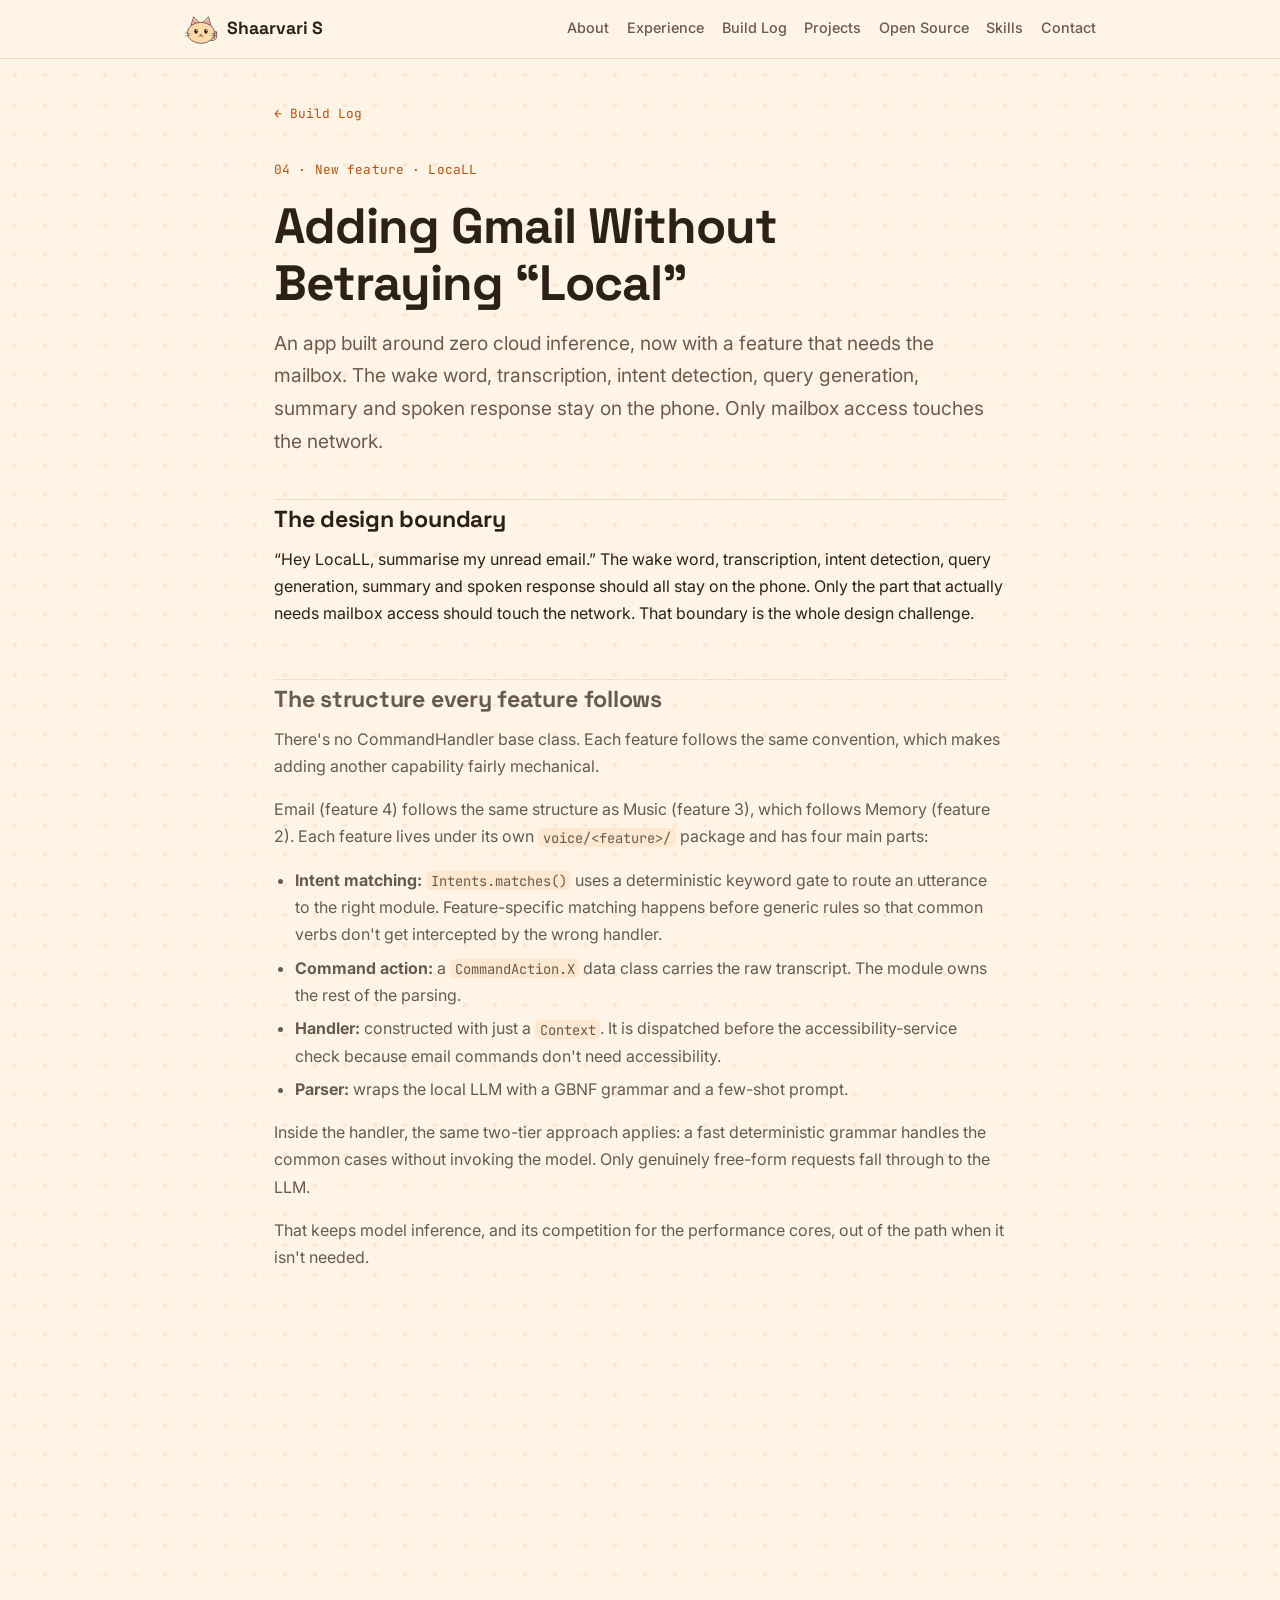
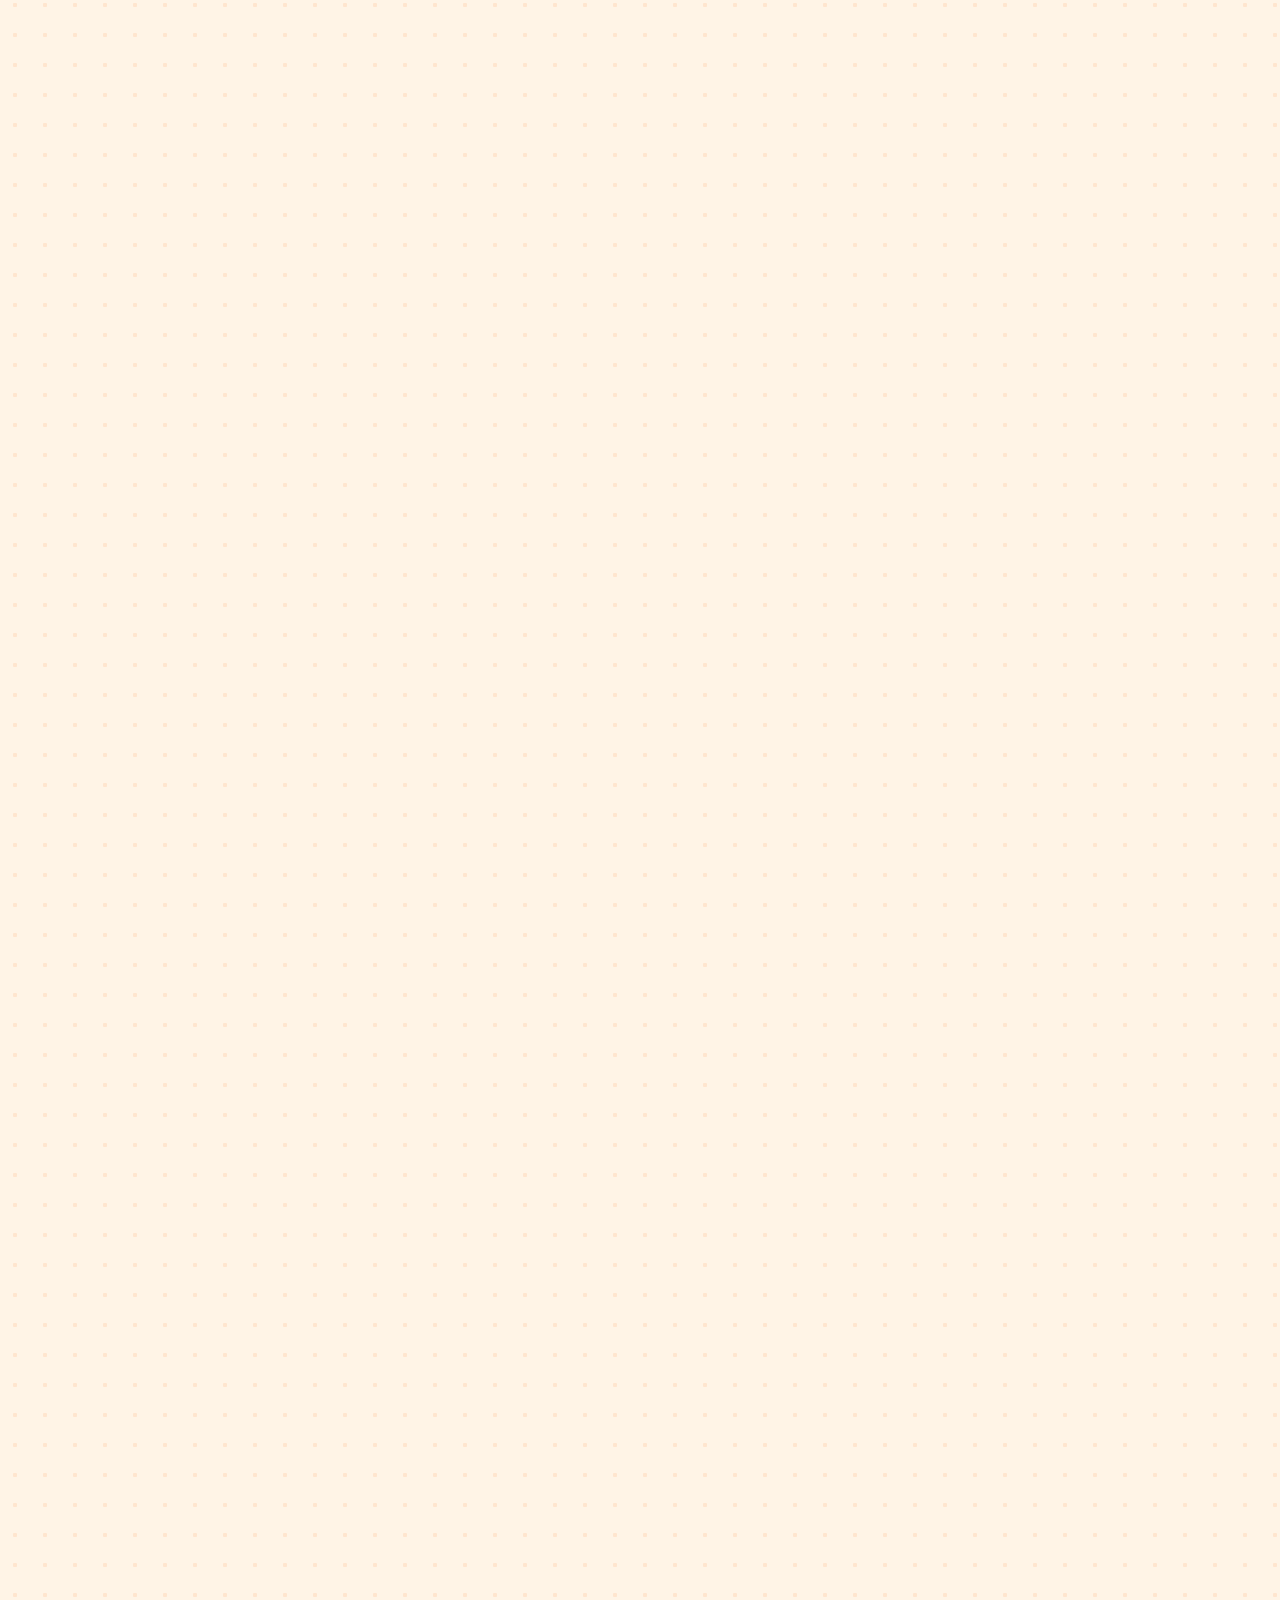
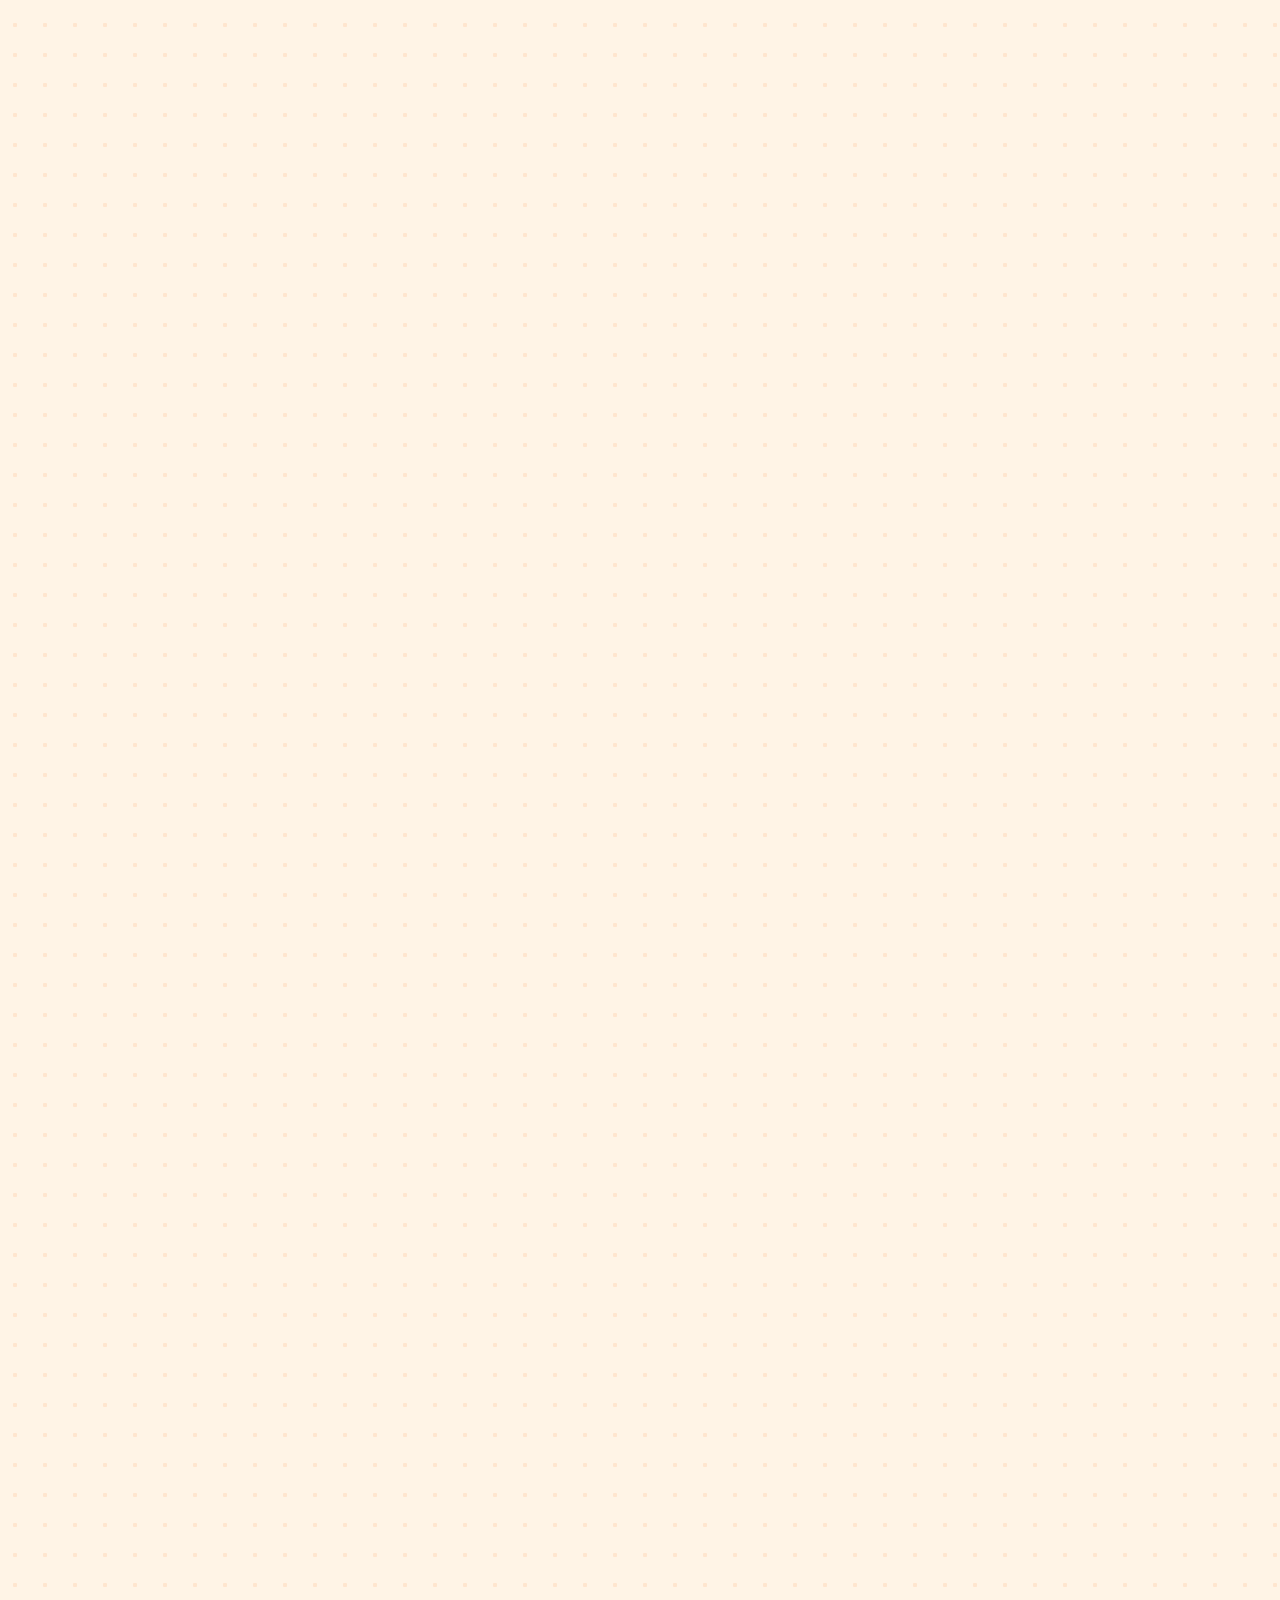
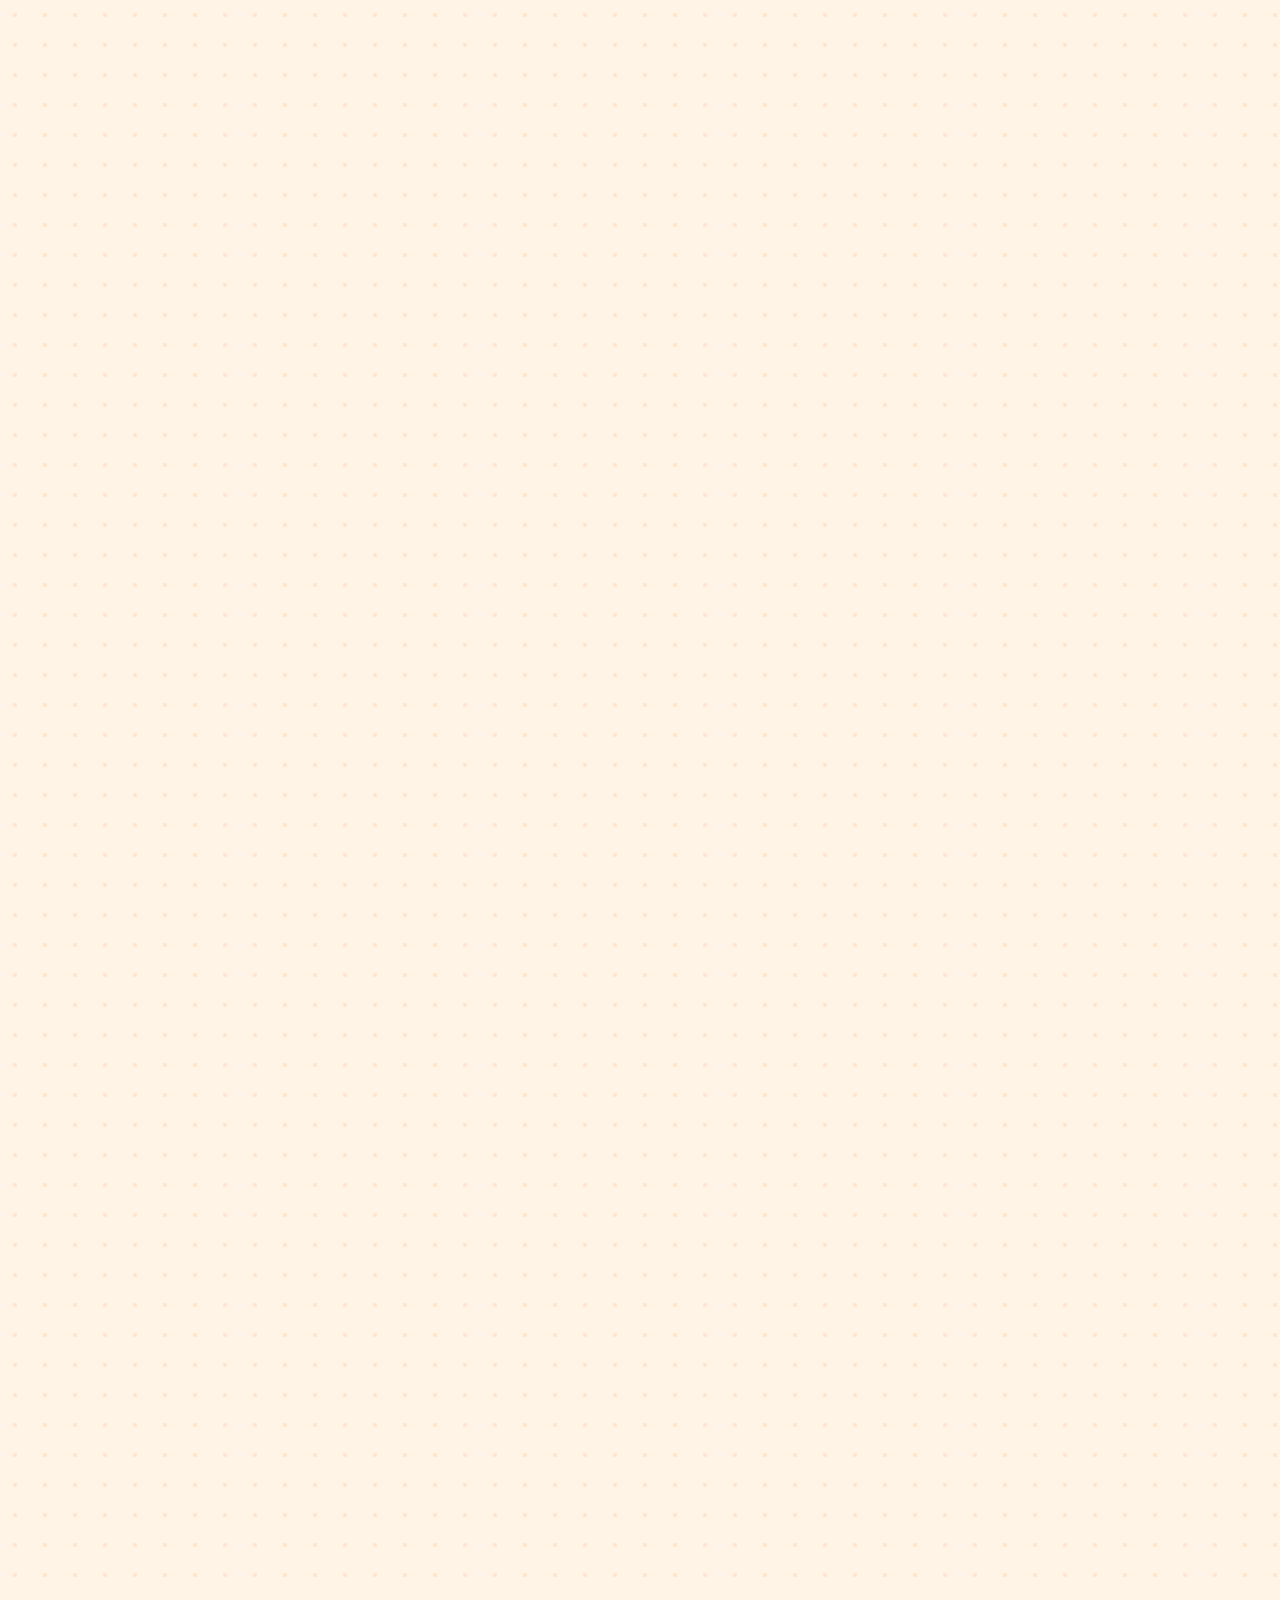
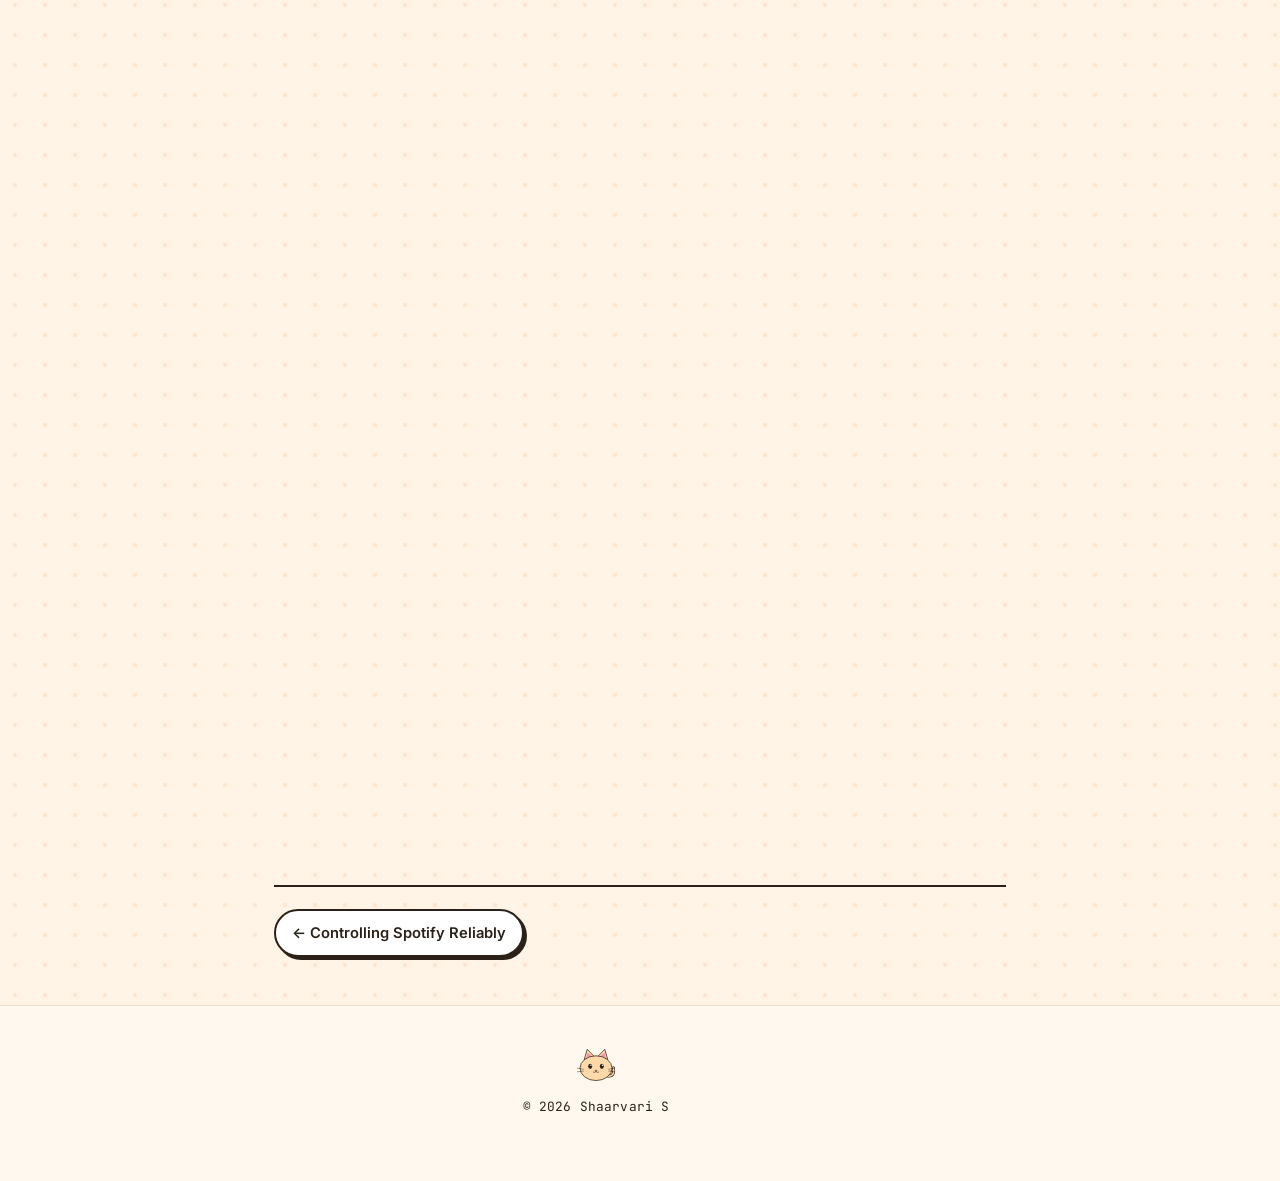
==== commit a6c9de2d: "fix font" ====
--- a/log-04-gmail.html
+++ b/log-04-gmail.html
@@ -1,3 +1,4 @@
+
 <!DOCTYPE html>
 <html lang="en">
 <head>
@@ -7,79 +8,538 @@
 <meta name="theme-color" content="#FFF4E6">
 <link rel="icon" href="data:image/svg+xml,%3Csvg xmlns=%27http://www.w3.org/2000/svg%27 viewBox=%270 0 100 100%27%3E%3Ctext y=%27.9em%27 font-size=%2790%27%3E%F0%9F%90%B1%3C/text%3E%3C/svg%3E">
 <title>Adding Gmail without breaking the on-device guarantee · Shaarvari S</title>
-&lt;script&gt;document.documentElement.classList.add("js");&lt;/script&gt;
-<link rel="preconnect" href="https://fonts.googleapis.com"><link rel="preconnect" href="https://fonts.gstatic.com" crossorigin><link href="https://fonts.googleapis.com/css2?family=Space+Grotesk:wght@500;600;700&family=Inter:wght@400;500;600;700&family=JetBrains+Mono:wght@400;500&display=swap" rel="stylesheet">
+<script>document.documentElement.classList.add("js");</script>
+<link rel="preconnect" href="https://fonts.googleapis.com">
+<link rel="preconnect" href="https://fonts.gstatic.com" crossorigin>
+<link href="https://fonts.googleapis.com/css2?family=Space+Grotesk:wght@500;600;700&family=Inter:wght@400;500;600;700&family=JetBrains+Mono:wght@400;500&display=swap" rel="stylesheet">
 <link rel="stylesheet" href="styles.css">
+
+<style>
+/* Keep the existing design; correct only the article body weight. */
+.post .block p,
+.post .block li {
+  font-weight: 400;
+}
+</style>
 </head>
+
 <body data-page="log">
-<header class="top"><div class="bar"><a class="brand" href="index.html"><svg class="cat mascot-head" viewBox="0 0 220 200" aria-hidden="true" focusable="false"><g class="tail" fill="none" stroke-linecap="round"><path d="M175 165 Q215 170 205 120" stroke="#2B2118" stroke-width="16"/><path d="M175 165 Q215 170 205 120" style="stroke:var(--cat)" stroke-width="9"/></g><polygon points="45,75 62,18 100,58" style="fill:var(--cat)" stroke="#2B2118" stroke-width="4" stroke-linejoin="round"/><polygon points="175,75 158,18 120,58" style="fill:var(--cat)" stroke="#2B2118" stroke-width="4" stroke-linejoin="round"/><polygon points="55,67 64,36 88,58" style="fill:var(--pink)"/><polygon points="165,67 156,36 132,58" style="fill:var(--pink)"/><ellipse cx="110" cy="122" rx="88" ry="68" style="fill:var(--cat)" stroke="#2B2118" stroke-width="4"/><g class="eyes"><ellipse cx="78" cy="112" rx="11" ry="15" fill="#2B2118"/><ellipse cx="142" cy="112" rx="11" ry="15" fill="#2B2118"/><circle cx="82" cy="106" r="4" fill="#fff"/><circle cx="146" cy="106" r="4" fill="#fff"/></g><path d="M104 134 h12 l-6 7z" style="fill:var(--pink)" stroke="#2B2118" stroke-width="2.5" stroke-linejoin="round"/><path d="M110 141 q-7 9 -15 3 M110 141 q7 9 15 3" fill="none" stroke="#2B2118" stroke-width="3" stroke-linecap="round"/><g stroke="#2B2118" stroke-width="2.5" stroke-linecap="round"><line x1="40" y1="128" x2="8" y2="122"/><line x1="40" y1="138" x2="8" y2="142"/><line x1="180" y1="128" x2="212" y2="122"/><line x1="180" y1="138" x2="212" y2="142"/></g></svg><span>Shaarvari S</span></a><nav aria-label="Main"><a href="index.html#about">About</a><a href="index.html#experience">Experience</a><a href="index.html#log">Build Log</a><a href="index.html#projects">Projects</a><a href="index.html#open-source">Open Source</a><a href="index.html#skills">Skills</a><a href="index.html#contact">Contact</a></nav></div></header>
+
+<header class="top">
+  <div class="bar">
+    <a class="brand" href="index.html">
+      <svg class="cat mascot-head" viewBox="0 0 220 200" aria-hidden="true" focusable="false">
+        <g class="tail" fill="none" stroke-linecap="round">
+          <path d="M175 165 Q215 170 205 120" stroke="#2B2118" stroke-width="16"/>
+          <path d="M175 165 Q215 170 205 120" style="stroke:var(--cat)" stroke-width="9"/>
+        </g>
+        <polygon points="45,75 62,18 100,58" style="fill:var(--cat)" stroke="#2B2118" stroke-width="4" stroke-linejoin="round"/>
+        <polygon points="175,75 158,18 120,58" style="fill:var(--cat)" stroke="#2B2118" stroke-width="4" stroke-linejoin="round"/>
+        <polygon points="55,67 64,36 88,58" style="fill:var(--pink)"/>
+        <polygon points="165,67 156,36 132,58" style="fill:var(--pink)"/>
+        <ellipse cx="110" cy="122" rx="88" ry="68" style="fill:var(--cat)" stroke="#2B2118" stroke-width="4"/>
+        <g class="eyes">
+          <ellipse cx="78" cy="112" rx="11" ry="15" fill="#2B2118"/>
+          <ellipse cx="142" cy="112" rx="11" ry="15" fill="#2B2118"/>
+          <circle cx="82" cy="106" r="4" fill="#fff"/>
+          <circle cx="146" cy="106" r="4" fill="#fff"/>
+        </g>
+        <path d="M104 134 h12 l-6 7z" style="fill:var(--pink)" stroke="#2B2118" stroke-width="2.5" stroke-linejoin="round"/>
+        <path d="M110 141 q-7 9 -15 3 M110 141 q7 9 15 3" fill="none" stroke="#2B2118" stroke-width="3" stroke-linecap="round"/>
+        <g stroke="#2B2118" stroke-width="2.5" stroke-linecap="round">
+          <line x1="40" y1="128" x2="8" y2="122"/>
+          <line x1="40" y1="138" x2="8" y2="142"/>
+          <line x1="180" y1="128" x2="212" y2="122"/>
+          <line x1="180" y1="138" x2="212" y2="142"/>
+        </g>
+      </svg>
+      <span>Shaarvari S</span>
+    </a>
+
+    <nav aria-label="Main">
+      <a href="index.html#about">About</a>
+      <a href="index.html#experience">Experience</a>
+      <a href="index.html#log">Build Log</a>
+      <a href="index.html#projects">Projects</a>
+      <a href="index.html#open-source">Open Source</a>
+      <a href="index.html#skills">Skills</a>
+      <a href="index.html#contact">Contact</a>
+    </nav>
+  </div>
+</header>
+
 <main>
-<article class="post"><a class="crumb" href="index.html#log">&larr; Build Log</a><header class="post-head" data-reveal><p class="meta mono">04 &middot; New feature &middot; LocaLL</p><h1>Adding Gmail Without Betraying “Local”</h1><p class="lede">An app built around zero cloud inference, now with a feature that needs the mailbox. The wake word, transcription, intent detection, query generation, summary and spoken response stay on the phone. Only mailbox access touches the network.</p></header><section class="block" data-reveal><h2>The design boundary</h2><p>“Hey LocaLL, summarise my unread email.” The wake word, transcription, intent detection, query generation, summary and spoken response should all stay on the phone. Only the part that actually needs mailbox access should touch the network. That boundary is the whole design challenge.</p></section><section class="block" data-reveal><h2>The structure every feature followsThere's no CommandHandler base class. Each feature follows the same convention, which makes adding another capability fairly mechanical.Email (feature 4) follows the same structure as Music (feature 3), which follows Memory (feature 2). Each feature lives under its own voice/<feature>/ package and has four main parts:Intent matching — Intents.matches() uses a deterministic keyword gate to route an utterance to the right module. Feature-specific matching happens before generic rules so that common verbs don't get intercepted by the wrong handler.Command action — a CommandAction.X data class carries the raw transcript. The module owns the rest of the parsing.Handler — constructed with just a Context. It is dispatched before the accessibility-service check because email commands don't need accessibility.Parser — wraps the local LLM with a GBNF grammar and a few-shot prompt.Inside the handler, the same two-tier approach applies: a fast deterministic grammar handles the common cases without invoking the model. Only genuinely free-form requests fall through to the LLM.That keeps model inference, and its competition for the performance cores, out of the path when it isn't needed.</h2><p></p></section><section class="block" data-reveal><h2>Where the model earns its keep“Archive everything from last week.”“Delete emails older than a month.”A keyword grammar can recognise an action, but it can't reliably turn those requests into a Gmail search query. That's where the local model helps: it generates the Gmail search string, entirely offline.EmailIntentParser.kt uses a GBNF-constrained prompt to produce structured output:{ "action": "delete", "query": "older_than:30d"}The grammar guarantees the JSON shape. The few-shot prompt teaches the model the intended semantics, including Gmail's search syntax.That's the part of the email workflow where the LLM earns its keep: translating a natural-language request into a mailbox query.Summarisation is local too. The summariser reuses the same model, this time with an empty grammar so it can generate free text. Its prompt asks for two to four sentences in plain, spoken English.It receives only header metadata: sender, subject, and snippet. Full message bodies are not sent to the summariser. A body is fetched only when a command explicitly asks to read a particular email aloud.</h2><p></p></section><section class="block" data-reveal><h2>Drawing the network boundaryThe flow is deliberately narrow:On-device: intent detection → query generation → Gmail request → local summarisation → Piper TTS.The Gmail request is the only part that needs the network. Everything involving AI stays on-device.I kept the integration lightweight. Gmail is called using raw HttpURLConnection and org.json, rather than introducing a full HTTP or JSON SDK.The only new dependency is play-services-auth, used to obtain OAuth tokens through the current Identity Authorization API.The first consent flow has to be launched from an Activity. Once access has been granted, the always-on voice service can retrieve tokens silently. Tokens are cached for roughly 50 minutes against their one-hour lifetime.The important distinction is that authentication and mailbox access are network operations, but they don't move the AI processing off the device.</h2><p></p></section><section class="block" data-reveal><h2>Making “delete” safe to say out loudVoice commands, destructive operations, and a 1B model are a combination that needs more than a good prompt.The safeguards are layered, and they fail closed.Scope is mandatory. Archive and delete requests without a search query return Unknown. A vague request must never turn into an operation on the entire mailbox.Confirm using the actual count. Before a state-changing operation, the app counts the matching messages and asks for confirmation:“Move 23 emails to Trash?”It never silently performs a mass action. Silence is not consent.Delete means Trash. The OAuth scope is gmail.modify. It allows messages to be moved to Trash, where they remain recoverable for 30 days, but does not grant permanent-delete access. The safer interpretation of a spoken command wins.Operations are bounded. Even requests such as “clear everything” have a maximum operation limit. If the result is truncated, the app logs that fact rather than silently pretending it processed everything.The principle is simple: a model-generated query should never be enough, by itself, to authorise a destructive action.</h2><p></p></section><section class="block" data-reveal><h2>The problem the original design didn't foresee: the mailbox isn't always reachableThe first version treated Gmail as something the app had to reach over the network for every command.That works until you ask “How many unread emails do I have?” on the subway.It also meant fetching the same message headers repeatedly, even when the app had already seen them.The fix was a read-through cache: EmailRepository backed by a small Room database.The privacy boundary didn't change. The cache stores headers and, lazily, the body of a message explicitly opened by the user. It simply avoids fetching the same data again.The repository follows three paths:metadata(id) → cache hit? serve it : fetch, cache, servebody(id) → fetch once, cache it → null until the first readlistMessages(query) → fetch from Gmail → on IOException, serve cachedSlice(scope)The tricky part was deciding what to serve when a live Gmail query fails.An arbitrary Gmail search query can't simply be replayed against a local Room table. Instead, each command declares a CacheScope: RECENT_INBOX, UNREAD_INBOX, or IMPORTANT_UNREAD.These are predefined slices that the local database can answer without needing to reproduce Gmail's search engine.So “Summarise my unread” can degrade to the unread messages known at the last sync. But the app says so explicitly:“You're offline, so this is from your last sync.”Degraded results are useful. Silently presenting stale results as current is not.</h2><p></p></section><section class="block" data-reveal><h2>Keeping the cache honest: sync in, write-through outA cache that only fills on reads becomes stale as soon as something changes, whether that change happens on the server or inside the app.Two mechanisms keep it up to date.Incremental sync: changes from Gmail.refresh() uses Gmail's users.history.list endpoint with the last stored historyId. Instead of downloading the mailbox again, it retrieves changes since that checkpoint: messages added or deleted, labels moved, and other mailbox updates.Refresh runs on a best-effort basis before commands. It is wrapped so that a sync failure doesn't make an otherwise usable command fail.The first run is deliberately different. It records a baseline historyId and returns. The cache starts empty and read-through populates it as needed.Write-through: changes made by LocaLL.When the app archives or trashes a message, Gmail is the source of truth. But the local cache also needs to reflect the successful operation immediately.Otherwise, the next “Summarise my inbox” could still include a message that was just archived.So successful mutations are mirrored locally:onArchived removes the INBOX label.onTrashed removes the message row.The cache reflects the user's action immediately, rather than waiting for the next sync.</h2><p></p></section><section class="block" data-reveal><h2>The sync edge case: the checkpoint expiresGmail only retains history for a bounded period.If the app stays unused for long enough, its stored historyId can point to a record Gmail has already removed. The API responds with a 404.Replaying an incomplete delta on top of old cached data would be dangerous. The cache could quietly drift away from the actual mailbox.GmailApi.history represents this explicitly as HistoryPage(tooOld = true) rather than treating it as an empty page.The repository then does the safe thing: clear the cached state, establish a new baseline, and let read-through populate it again.refresh(): no previous state → record baseline and return page.tooOld → clearAll() → establish a new baseline otherwise → apply history events → prune old metadata → advance checkpointCorrect-but-empty is better than fast-but-lying.Cache size is bounded too. pruneMetadataOlderThan removes metadata-only rows older than seven days, but preserves rows whose message bodies have been fetched. Those are messages the user has actually chosen to read.</h2><p></p></section><section class="block" data-reveal><h2>Reading one email aloud without reading the junk aloud“Read my newest email.”“Find the email about the offsite.”Both eventually lead to the same operation: fetching a message body and sending its text to TTS.Raw Gmail bodies are not particularly friendly to a spoken interface. They can contain quoted reply chains, Outlook headers, > quote lines, signatures, “Sent from my iPhone”, and, for HTML-only messages, a wall of markup.Before anything reaches Piper, plainText cleans the content:Walk the MIME tree, preferring text/plain.If necessary, fall back to HTML and strip &lt;style&gt;, &lt;script&gt;, and other tags.Decode HTML entities.Stop at the first recognised reply-history or signature marker. For example, a reply header such as On ... wrote: or the standard -- signature separator can mark where the original message ends and the quoted conversation or signature begins.These markers are heuristic, not a universal email-signature parser. Different clients format replies and signatures differently, so the goal is to remove common clutter without claiming every message can be perfectly segmented.The result is the message itself, not the entire conversation history that came with it.There's another problem with “Find the email about X”: there may be several matching messages.pickBest ranks the top candidates by how many topic words appear in the subject and snippet, using recency as the tie-breaker. It then reads the best match while acknowledging the ambiguity:“I found 4 possible matches; this looks like the one.”The app makes a best-effort selection without pretending that a fuzzy topic match is certain.</h2><p></p></section><section class="block" data-reveal><h2>Two failures that must not look the sameA network failure and an authentication failure can look similar at the socket level, but they need very different responses.If the network is unavailable, the app can use its cached data.If the OAuth token has expired or access has been revoked, serving cached data as if Gmail were still connected would hide the real problem.GmailApi throws a distinct Unauthorized error for a 401 response. Every cache-fallback path rethrows this before reaching the generic IOException handler.That means:Network failure: serve the relevant cached slice and explain that it is from the last sync.Authentication failure: stop the fallback, invalidate the cached OAuth token, and ask the user to reconnect.The response is explicit:“Gmail access expired — reconnect in LocaLL and try again.”The same principle from the destructive-operation guardrails applies here: the app should never hide a failure just to make a command appear successful.What changed, and what didn'tThe original feature was a narrow network integration. The extension made it usable when the network isn't available, without changing where the AI runs.ComponentResponsibilityEmailIntentParserLocal, GBNF-constrained intent and query generationLocal summariserSummarises headers on-devicePiper TTSSpeaks the result on-deviceGmail REST APIFetches and modifies mailbox dataRoom cacheStores headers and explicitly fetched bodiesIncremental syncApplies Gmail history changesWrite-through updatesKeeps local state aligned with successful mutationsCache scopesProvide bounded offline fallbackOAuth handlingAuthenticates Gmail accessThe boundary is still the same:0 AI tokens leave the device.gmail.modify only: trash, not permanent deletion.Headers go to the summariser; full bodies are fetched only when explicitly read.Email bodies and metadata are cached locally.The only new dependency is play-services-auth, for token acquisition.The feature now has an offline fallback, incremental sync, local mutation tracking, and explicit handling for expired history checkpoints and revoked access.But none of that moved the AI off the phone.The hard part was never just connecting Gmail. It was deciding exactly what the app needs from the network, what it can keep locally, and what it must never pretend to know.</h2><p></p></section><section class="block" data-reveal><h2>What changed, and what did not</h2><p>The feature now has an offline fallback, incremental sync, local mutation tracking and explicit handling for expired history checkpoints and revoked access. None of that moved AI off the phone. Zero AI tokens leave the device; gmail.modify allows Trash rather than permanent deletion; headers go to the summariser, while full bodies are fetched only when explicitly read. The only new dependency is play-services-auth, for token acquisition.</p><div class="takeaway"><strong>Takeaway</strong><p>The hard part was never just connecting Gmail. It was deciding exactly what the app needs from the network, what it can keep locally, and what it must never pretend to know.</p></div></section><nav class="pager" aria-label="Build log pagination"><a href="log-03-spotify.html">&larr; Controlling Spotify Reliably</a><span></span></nav></article>
+<article class="post">
+
+<a class="crumb" href="index.html#log">&larr; Build Log</a>
+
+<header class="post-head" data-reveal>
+  <p class="meta mono">04 &middot; New feature &middot; LocaLL</p>
+  <h1>Adding Gmail Without Betraying “Local”</h1>
+  <p class="lede">
+    An app built around zero cloud inference, now with a feature that needs the mailbox.
+    The wake word, transcription, intent detection, query generation, summary and spoken
+    response stay on the phone. Only mailbox access touches the network.
+  </p>
+</header>
+
+<section class="block" data-reveal>
+  <h2>The design boundary</h2>
+  <p>
+    “Hey LocaLL, summarise my unread email.” The wake word, transcription, intent
+    detection, query generation, summary and spoken response should all stay on the
+    phone. Only the part that actually needs mailbox access should touch the network.
+    That boundary is the whole design challenge.
+  </p>
+</section>
+
+<section class="block" data-reveal>
+  <h2>The structure every feature follows</h2>
+  <p>
+    There's no CommandHandler base class. Each feature follows the same convention,
+    which makes adding another capability fairly mechanical.
+  </p>
+  <p>
+    Email (feature 4) follows the same structure as Music (feature 3), which follows
+    Memory (feature 2). Each feature lives under its own
+    <code>voice/&lt;feature&gt;/</code> package and has four main parts:
+  </p>
+  <ul>
+    <li><strong>Intent matching:</strong> <code>Intents.matches()</code> uses a deterministic keyword gate to route an utterance to the right module. Feature-specific matching happens before generic rules so that common verbs don't get intercepted by the wrong handler.</li>
+    <li><strong>Command action:</strong> a <code>CommandAction.X</code> data class carries the raw transcript. The module owns the rest of the parsing.</li>
+    <li><strong>Handler:</strong> constructed with just a <code>Context</code>. It is dispatched before the accessibility-service check because email commands don't need accessibility.</li>
+    <li><strong>Parser:</strong> wraps the local LLM with a GBNF grammar and a few-shot prompt.</li>
+  </ul>
+  <p>
+    Inside the handler, the same two-tier approach applies: a fast deterministic
+    grammar handles the common cases without invoking the model. Only genuinely
+    free-form requests fall through to the LLM.
+  </p>
+  <p>
+    That keeps model inference, and its competition for the performance cores,
+    out of the path when it isn't needed.
+  </p>
+</section>
+
+<section class="block" data-reveal>
+  <h2>Where the model earns its keep</h2>
+  <p>“Archive everything from last week.”</p>
+  <p>“Delete emails older than a month.”</p>
+  <p>
+    A keyword grammar can recognise an action, but it can't reliably turn those
+    requests into a Gmail search query. That's where the local model helps: it
+    generates the Gmail search string, entirely offline.
+  </p>
+  <p><code>EmailIntentParser.kt</code> uses a GBNF-constrained prompt to produce structured output:</p>
+  <pre><code>{
+  "action": "delete",
+  "query": "older_than:30d"
+}</code></pre>
+  <p>
+    The grammar guarantees the JSON shape. The few-shot prompt teaches the model
+    the intended semantics, including Gmail's search syntax. That's the part of
+    the email workflow where the LLM earns its keep: translating a natural-language
+    request into a mailbox query.
+  </p>
+  <p>
+    Summarisation is local too. The summariser reuses the same model, this time
+    with an empty grammar so it can generate free text. Its prompt asks for two
+    to four sentences in plain, spoken English.
+  </p>
+  <p>
+    It receives only header metadata: sender, subject, and snippet. Full message
+    bodies are not sent to the summariser. A body is fetched only when a command
+    explicitly asks to read a particular email aloud.
+  </p>
+</section>
+
+<section class="block" data-reveal>
+  <h2>Drawing the network boundary</h2>
+  <p>
+    The flow is deliberately narrow:
+  </p>
+  <p>
+    <strong>On-device:</strong> intent detection → query generation → Gmail request
+    → local summarisation → Piper TTS.
+  </p>
+  <p>
+    The Gmail request is the only part that needs the network. Everything involving
+    AI stays on-device.
+  </p>
+  <p>
+    I kept the integration lightweight. Gmail is called using raw
+    <code>HttpURLConnection</code> and <code>org.json</code>, rather than
+    introducing a full HTTP or JSON SDK.
+  </p>
+  <p>
+    The only new dependency is <code>play-services-auth</code>, used to obtain
+    OAuth tokens through the current Identity Authorization API.
+  </p>
+  <p>
+    The first consent flow has to be launched from an Activity. Once access has
+    been granted, the always-on voice service can retrieve tokens silently.
+    Tokens are cached for roughly 50 minutes against their one-hour lifetime.
+  </p>
+  <p>
+    The important distinction is that authentication and mailbox access are
+    network operations, but they don't move the AI processing off the device.
+  </p>
+</section>
+
+<section class="block" data-reveal>
+  <h2>Making “delete” safe to say out loud</h2>
+  <p>
+    Voice commands, destructive operations, and a 1B model are a combination
+    that needs more than a good prompt. The safeguards are layered, and they
+    fail closed.
+  </p>
+  <ul>
+    <li>
+      <strong>Scope is mandatory.</strong> Archive and delete requests without
+      a search query return Unknown. A vague request must never turn into an
+      operation on the entire mailbox.
+    </li>
+    <li>
+      <strong>Confirm using the actual count.</strong> Before a state-changing
+      operation, the app counts the matching messages and asks for confirmation:
+      “Move 23 emails to Trash?” It never silently performs a mass action.
+      Silence is not consent.
+    </li>
+    <li>
+      <strong>Delete means Trash.</strong> The OAuth scope is
+      <code>gmail.modify</code>. It allows messages to be moved to Trash, where
+      they remain recoverable for 30 days, but does not grant permanent-delete access.
+      The safer interpretation of a spoken command wins.
+    </li>
+    <li>
+      <strong>Operations are bounded.</strong> Even requests such as “clear
+      everything” have a maximum operation limit. If the result is truncated,
+      the app logs that fact rather than silently pretending it processed everything.
+    </li>
+  </ul>
+  <p>
+    The principle is simple: a model-generated query should never be enough,
+    by itself, to authorise a destructive action.
+  </p>
+</section>
+
+<section class="block" data-reveal>
+  <h2>The problem the original design didn't foresee: the mailbox isn't always reachable</h2>
+  <p>
+    The first version treated Gmail as something the app had to reach over the
+    network for every command. That works until you ask “How many unread emails
+    do I have?” on the subway.
+  </p>
+  <p>
+    It also meant fetching the same message headers repeatedly, even when the
+    app had already seen them.
+  </p>
+  <p>
+    The fix was a read-through cache: <code>EmailRepository</code> backed by
+    a small Room database.
+  </p>
+  <p>
+    The privacy boundary didn't change. The cache stores headers and, lazily,
+    the body of a message explicitly opened by the user. It simply avoids
+    fetching the same data again.
+  </p>
+  <p>The repository follows three paths:</p>
+  <pre><code>metadata(id) → cache hit? serve it : fetch, cache, serve
+body(id) → fetch once, cache it → null until the first read
+listMessages(query) → fetch from Gmail → on IOException, serve cached
+Slice(scope)</code></pre>
+  <p>
+    The tricky part was deciding what to serve when a live Gmail query fails.
+    An arbitrary Gmail search query can't simply be replayed against a local
+    Room table.
+  </p>
+  <p>
+    Instead, each command declares a <code>CacheScope</code>:
+    <code>RECENT_INBOX</code>, <code>UNREAD_INBOX</code>, or
+    <code>IMPORTANT_UNREAD</code>. These are predefined slices that the local
+    database can answer without needing to reproduce Gmail's search engine.
+  </p>
+  <p>
+    So “Summarise my unread” can degrade to the unread messages known at the
+    last sync. But the app says so explicitly:
+  </p>
+  <blockquote>“You're offline, so this is from your last sync.”</blockquote>
+  <p>
+    Degraded results are useful. Silently presenting stale results as current is not.
+  </p>
+</section>
+
+<section class="block" data-reveal>
+  <h2>Keeping the cache honest: sync in, write-through out</h2>
+  <p>
+    A cache that only fills on reads becomes stale as soon as something changes,
+    whether that change happens on the server or inside the app. Two mechanisms
+    keep it up to date.
+  </p>
+  <p>
+    <strong>Incremental sync: changes from Gmail.</strong>
+    <code>refresh()</code> uses Gmail's <code>users.history.list</code> endpoint
+    with the last stored <code>historyId</code>. Instead of downloading the
+    mailbox again, it retrieves changes since that checkpoint: messages added
+    or deleted, labels moved, and other mailbox updates.
+  </p>
+  <p>
+    Refresh runs on a best-effort basis before commands. It is wrapped so that
+    a sync failure doesn't make an otherwise usable command fail.
+  </p>
+  <p>
+    The first run is deliberately different. It records a baseline
+    <code>historyId</code> and returns. The cache starts empty and read-through
+    populates it as needed.
+  </p>
+  <p>
+    <strong>Write-through: changes made by LocaLL.</strong>
+    When the app archives or trashes a message, Gmail is the source of truth.
+    But the local cache also needs to reflect the successful operation immediately.
+  </p>
+  <p>
+    Otherwise, the next “Summarise my inbox” could still include a message
+    that was just archived.
+  </p>
+  <p>So successful mutations are mirrored locally:</p>
+  <ul>
+    <li><code>onArchived</code> removes the INBOX label.</li>
+    <li><code>onTrashed</code> removes the message row.</li>
+  </ul>
+  <p>
+    The cache reflects the user's action immediately, rather than waiting
+    for the next sync.
+  </p>
+</section>
+
+<section class="block" data-reveal>
+  <h2>The sync edge case: the checkpoint expires</h2>
+  <p>
+    Gmail only retains history for a bounded period. If the app stays unused
+    for long enough, its stored <code>historyId</code> can point to a record
+    Gmail has already removed. The API responds with a 404.
+  </p>
+  <p>
+    Replaying an incomplete delta on top of old cached data would be dangerous.
+    The cache could quietly drift away from the actual mailbox.
+  </p>
+  <p>
+    <code>GmailApi.history</code> represents this explicitly as
+    <code>HistoryPage(tooOld = true)</code> rather than treating it as an empty page.
+  </p>
+  <p>
+    The repository then does the safe thing: clear the cached state, establish
+    a new baseline, and let read-through populate it again.
+  </p>
+  <pre><code>refresh():
+  no previous state → record baseline and return
+  page.tooOld → clearAll() → establish a new baseline
+  otherwise → apply history events
+           → prune old metadata
+           → advance checkpoint</code></pre>
+  <p>
+    Correct-but-empty is better than fast-but-lying.
+  </p>
+  <p>
+    Cache size is bounded too. <code>pruneMetadataOlderThan</code> removes
+    metadata-only rows older than seven days, but preserves rows whose message
+    bodies have been fetched. Those are messages the user has actually chosen to read.
+  </p>
+</section>
+
+<section class="block" data-reveal>
+  <h2>Reading one email aloud without reading the junk aloud</h2>
+  <p>“Read my newest email.”</p>
+  <p>“Find the email about the offsite.”</p>
+  <p>
+    Both eventually lead to the same operation: fetching a message body and
+    sending its text to TTS.
+  </p>
+  <p>
+    Raw Gmail bodies are not particularly friendly to a spoken interface.
+    They can contain quoted reply chains, Outlook headers, quote lines,
+    signatures, “Sent from my iPhone”, and, for HTML-only messages,
+    a wall of markup.
+  </p>
+  <p>
+    Before anything reaches Piper, <code>plainText</code> cleans the content:
+  </p>
+  <ul>
+    <li>Walk the MIME tree, preferring <code>text/plain</code>.</li>
+    <li>If necessary, fall back to HTML and strip <code>&lt;style&gt;</code>, <code>&lt;script&gt;</code>, and other tags.</li>
+    <li>Decode HTML entities.</li>
+    <li>Stop at the first recognised reply-history or signature marker. For example, a reply header such as <code>On ... wrote:</code> or the standard <code>--</code> signature separator can mark where the original message ends and the quoted conversation or signature begins.</li>
+  </ul>
+  <p>
+    These markers are heuristic, not a universal email-signature parser.
+    Different clients format replies and signatures differently, so the goal
+    is to remove common clutter without claiming every message can be perfectly segmented.
+  </p>
+  <p>
+    The result is the message itself, not the entire conversation history
+    that came with it.
+  </p>
+  <p>
+    There's another problem with “Find the email about X”: there may be
+    several matching messages. <code>pickBest</code> ranks the top candidates
+    by how many topic words appear in the subject and snippet, using recency
+    as the tie-breaker.
+  </p>
+  <p>
+    It then reads the best match while acknowledging the ambiguity:
+    “I found 4 possible matches; this looks like the one.”
+  </p>
+  <p>
+    The app makes a best-effort selection without pretending that a fuzzy
+    topic match is certain.
+  </p>
+</section>
+
+<section class="block" data-reveal>
+  <h2>Two failures that must not look the same</h2>
+  <p>
+    A network failure and an authentication failure can look similar at the
+    socket level, but they need very different responses.
+  </p>
+  <p>If the network is unavailable, the app can use its cached data.</p>
+  <p>
+    If the OAuth token has expired or access has been revoked, serving cached
+    data as if Gmail were still connected would hide the real problem.
+  </p>
+  <p>
+    <code>GmailApi</code> throws a distinct <code>Unauthorized</code> error
+    for a 401 response. Every cache-fallback path rethrows this before reaching
+    the generic <code>IOException</code> handler.
+  </p>
+  <p>That means:</p>
+  <ul>
+    <li><strong>Network failure:</strong> serve the relevant cached slice and explain that it is from the last sync.</li>
+    <li><strong>Authentication failure:</strong> stop the fallback, invalidate the cached OAuth token, and ask the user to reconnect.</li>
+  </ul>
+  <blockquote>“Gmail access expired — reconnect in LocaLL and try again.”</blockquote>
+  <p>
+    The same principle from the destructive-operation guardrails applies here:
+    the app should never hide a failure just to make a command appear successful.
+  </p>
+</section>
+
+<section class="block" data-reveal>
+  <h2>What changed, and what did not</h2>
+  <p>
+    The feature now has an offline fallback, incremental sync, local mutation
+    tracking and explicit handling for expired history checkpoints and revoked
+    access. None of that moved AI off the phone.
+  </p>
+  <ul>
+    <li>Zero AI tokens leave the device.</li>
+    <li><code>gmail.modify</code> allows Trash rather than permanent deletion.</li>
+    <li>Headers go to the summariser, while full bodies are fetched only when explicitly read.</li>
+    <li>Email bodies and metadata are cached locally.</li>
+    <li>The only new dependency is <code>play-services-auth</code>, for token acquisition.</li>
+  </ul>
+  <div class="takeaway">
+    <strong>Takeaway</strong>
+    <p>
+      The hard part was never just connecting Gmail. It was deciding exactly
+      what the app needs from the network, what it can keep locally, and what
+      it must never pretend to know.
+    </p>
+  </div>
+</section>
+
+<nav class="pager" aria-label="Build log pagination">
+  <a href="log-03-spotify.html">&larr; Controlling Spotify Reliably</a>
+  <span></span>
+</nav>
+
+</article>
 </main>
-<footer><div class="wrap foot"><svg class="cat mascot-foot" viewBox="0 0 220 200" aria-hidden="true" focusable="false"><g class="tail" fill="none" stroke-linecap="round"><path d="M175 165 Q215 170 205 120" stroke="#2B2118" stroke-width="16"/><path d="M175 165 Q215 170 205 120" style="stroke:var(--cat)" stroke-width="9"/></g><polygon points="45,75 62,18 100,58" style="fill:var(--cat)" stroke="#2B2118" stroke-width="4" stroke-linejoin="round"/><polygon points="175,75 158,18 120,58" style="fill:var(--cat)" stroke="#2B2118" stroke-width="4" stroke-linejoin="round"/><polygon points="55,67 64,36 88,58" style="fill:var(--pink)"/><polygon points="165,67 156,36 132,58" style="fill:var(--pink)"/><ellipse cx="110" cy="122" rx="88" ry="68" style="fill:var(--cat)" stroke="#2B2118" stroke-width="4"/><g class="eyes"><ellipse cx="78" cy="112" rx="11" ry="15" fill="#2B2118"/><ellipse cx="142" cy="112" rx="11" ry="15" fill="#2B2118"/><circle cx="82" cy="106" r="4" fill="#fff"/><circle cx="146" cy="106" r="4" fill="#fff"/></g><path d="M104 134 h12 l-6 7z" style="fill:var(--pink)" stroke="#2B2118" stroke-width="2.5" stroke-linejoin="round"/><path d="M110 141 q-7 9 -15 3 M110 141 q7 9 15 3" fill="none" stroke="#2B2118" stroke-width="3" stroke-linecap="round"/><g stroke="#2B2118" stroke-width="2.5" stroke-linecap="round"><line x1="40" y1="128" x2="8" y2="122"/><line x1="40" y1="138" x2="8" y2="142"/><line x1="180" y1="128" x2="212" y2="122"/><line x1="180" y1="138" x2="212" y2="142"/></g></svg><p class="mono">&copy; <span class="yr"></span> Shaarvari S</p></div></footer>
-&lt;script&gt;
+
+<footer>
+  <div class="wrap foot">
+    <svg class="cat mascot-foot" viewBox="0 0 220 200" aria-hidden="true" focusable="false">
+      <g class="tail" fill="none" stroke-linecap="round">
+        <path d="M175 165 Q215 170 205 120" stroke="#2B2118" stroke-width="16"/>
+        <path d="M175 165 Q215 170 205 120" style="stroke:var(--cat)" stroke-width="9"/>
+      </g>
+      <polygon points="45,75 62,18 100,58" style="fill:var(--cat)" stroke="#2B2118" stroke-width="4" stroke-linejoin="round"/>
+      <polygon points="175,75 158,18 120,58" style="fill:var(--cat)" stroke="#2B2118" stroke-width="4" stroke-linejoin="round"/>
+      <polygon points="55,67 64,36 88,58" style="fill:var(--pink)"/>
+      <polygon points="165,67 156,36 132,58" style="fill:var(--pink)"/>
+      <ellipse cx="110" cy="122" rx="88" ry="68" style="fill:var(--cat)" stroke="#2B2118" stroke-width="4"/>
+      <g class="eyes">
+        <ellipse cx="78" cy="112" rx="11" ry="15" fill="#2B2118"/>
+        <ellipse cx="142" cy="112" rx="11" ry="15" fill="#2B2118"/>
+        <circle cx="82" cy="106" r="4" fill="#fff"/>
+        <circle cx="146" cy="106" r="4" fill="#fff"/>
+      </g>
+      <path d="M104 134 h12 l-6 7z" style="fill:var(--pink)" stroke="#2B2118" stroke-width="2.5" stroke-linejoin="round"/>
+      <path d="M110 141 q-7 9 -15 3 M110 141 q7 9 15 3" fill="none" stroke="#2B2118" stroke-width="3" stroke-linecap="round"/>
+      <g stroke="#2B2118" stroke-width="2.5" stroke-linecap="round">
+        <line x1="40" y1="128" x2="8" y2="122"/>
+        <line x1="40" y1="138" x2="8" y2="142"/>
+        <line x1="180" y1="128" x2="212" y2="122"/>
+        <line x1="180" y1="138" x2="212" y2="142"/>
+      </g>
+    </svg>
+    <p class="mono">&copy; <span class="yr"></span> Shaarvari S</p>
+  </div>
+</footer>
+
+<script>
 (function(){
-  var header=document.querySelector('header.top');
-  var reduce=window.matchMedia('(prefers-reduced-motion: reduce)').matches;
-  function clamp(x){return Math.max(0,Math.min(1,x));}
-
-  // Boulder: follows the page scroll, eased so the motion is smooth
-  var ridge=document.getElementById('ridge');
-  var boulder=document.getElementById('boulder'), cat=document.getElementById('cat');
-  var L=ridge?ridge.getTotalLength():0, R=110, D=230, S0=400, S1=L-160;
-  var target=0, cur=0, running=false;
-  function at(s){return ridge.getPointAtLength(Math.max(0,Math.min(L,s)));}
-  function drawScene(p){
-    if(!ridge) return;
-    var s=S0+p*(S1-S0);
-    var a=at(s), b=at(s+1), tx=b.x-a.x, ty=b.y-a.y, len=Math.hypot(tx,ty)||1;
-    tx/=len; ty/=len;
-    var nx=ty, ny=-tx; if(ny>0){nx=-nx; ny=-ny;}
-    boulder.setAttribute('transform','translate('+(a.x+nx*R)+' '+(a.y+ny*R)+') rotate('+(s/R*180/Math.PI)+')');
-    var f=at(s-D), g=at(s-D+1), ang=Math.atan2(g.y-f.y,g.x-f.x)*180/Math.PI;
-    cat.setAttribute('transform','translate('+f.x+' '+f.y+') rotate('+ang+')');
+  var header = document.querySelector('header.top');
+  var reduce = window.matchMedia('(prefers-reduced-motion: reduce)').matches;
+
+  function clamp(x){
+    return Math.max(0, Math.min(1, x));
   }
 
-  // Content: each block rises in as it enters from the bottom and stays until it has left the top.
-  // It is computed from the scroll position every frame, so it works in both directions.
-  var blocks=[].slice.call(document.querySelectorAll('[data-reveal]'));
+  // Content: each block rises in as it enters from the bottom.
+  var blocks = [].slice.call(document.querySelectorAll('[data-reveal]'));
+
   function drawBlocks(){
-    var vh=window.innerHeight;
+    var vh = window.innerHeight;
+
     blocks.forEach(function(el){
-      if(reduce){el.style.opacity=1; el.style.transform='none'; return;}
-      var r=el.getBoundingClientRect();
-      var o=clamp((vh-r.top)/(vh*0.3));
-      el.style.opacity=o;
-      el.style.transform='translateY('+((1-o)*36)+'px)';
+      if(reduce){
+        el.style.opacity = 1;
+        el.style.transform = 'none';
+        return;
+      }
+
+      var r = el.getBoundingClientRect();
+      var o = clamp((vh - r.top) / (vh * 0.3));
+
+      el.style.opacity = o;
+      el.style.transform = 'translateY(' + ((1 - o) * 36) + 'px)';
     });
   }
 
+  var running = false;
+
   function frame(){
-    var max=document.documentElement.scrollHeight-window.innerHeight;
-    target=max>0?clamp(window.scrollY/max):0;
-    cur+=(target-cur)*0.12;
-    if(Math.abs(target-cur)<0.0004) cur=target;
-    drawScene(cur);
     drawBlocks();
-    if(cur!==target){requestAnimationFrame(frame);} else {running=false;}
+    running = false;
   }
+
   function kick(){
-    header.classList.toggle('scrolled',window.scrollY>8);
-    if(!running){running=true; requestAnimationFrame(frame);}
+    header.classList.toggle('scrolled', window.scrollY > 8);
+
+    if(!running){
+      running = true;
+      requestAnimationFrame(frame);
+    }
   }
-  window.addEventListener('scroll',kick,{passive:true});
-  window.addEventListener('resize',kick);
+
+  window.addEventListener('scroll', kick, {passive:true});
+  window.addEventListener('resize', kick);
   kick();
 
-  // Navigation highlight on the home page
-  var links=document.querySelectorAll('header nav a');
-  if(document.body.dataset.page==='home' && 'IntersectionObserver' in window){
-    var map={};links.forEach(function(a){map[a.getAttribute('href').split('#')[1]]=a;});
-    var spy=new IntersectionObserver(function(es){es.forEach(function(e){if(e.isIntersecting&&map[e.target.id]){links.forEach(function(a){a.classList.remove('active');});map[e.target.id].classList.add('active');}});},{rootMargin:'-45% 0px -50% 0px'});
-    document.querySelectorAll('section[id]').forEach(function(s){spy.observe(s);});
-  }
-  var yr=document.querySelector('.yr'); if(yr) yr.textContent=new Date().getFullYear();
+  var yr = document.querySelector('.yr');
+  if(yr) yr.textContent = new Date().getFullYear();
 })();
-&lt;/script&gt;
+</script>
+
 </body>
 </html>
